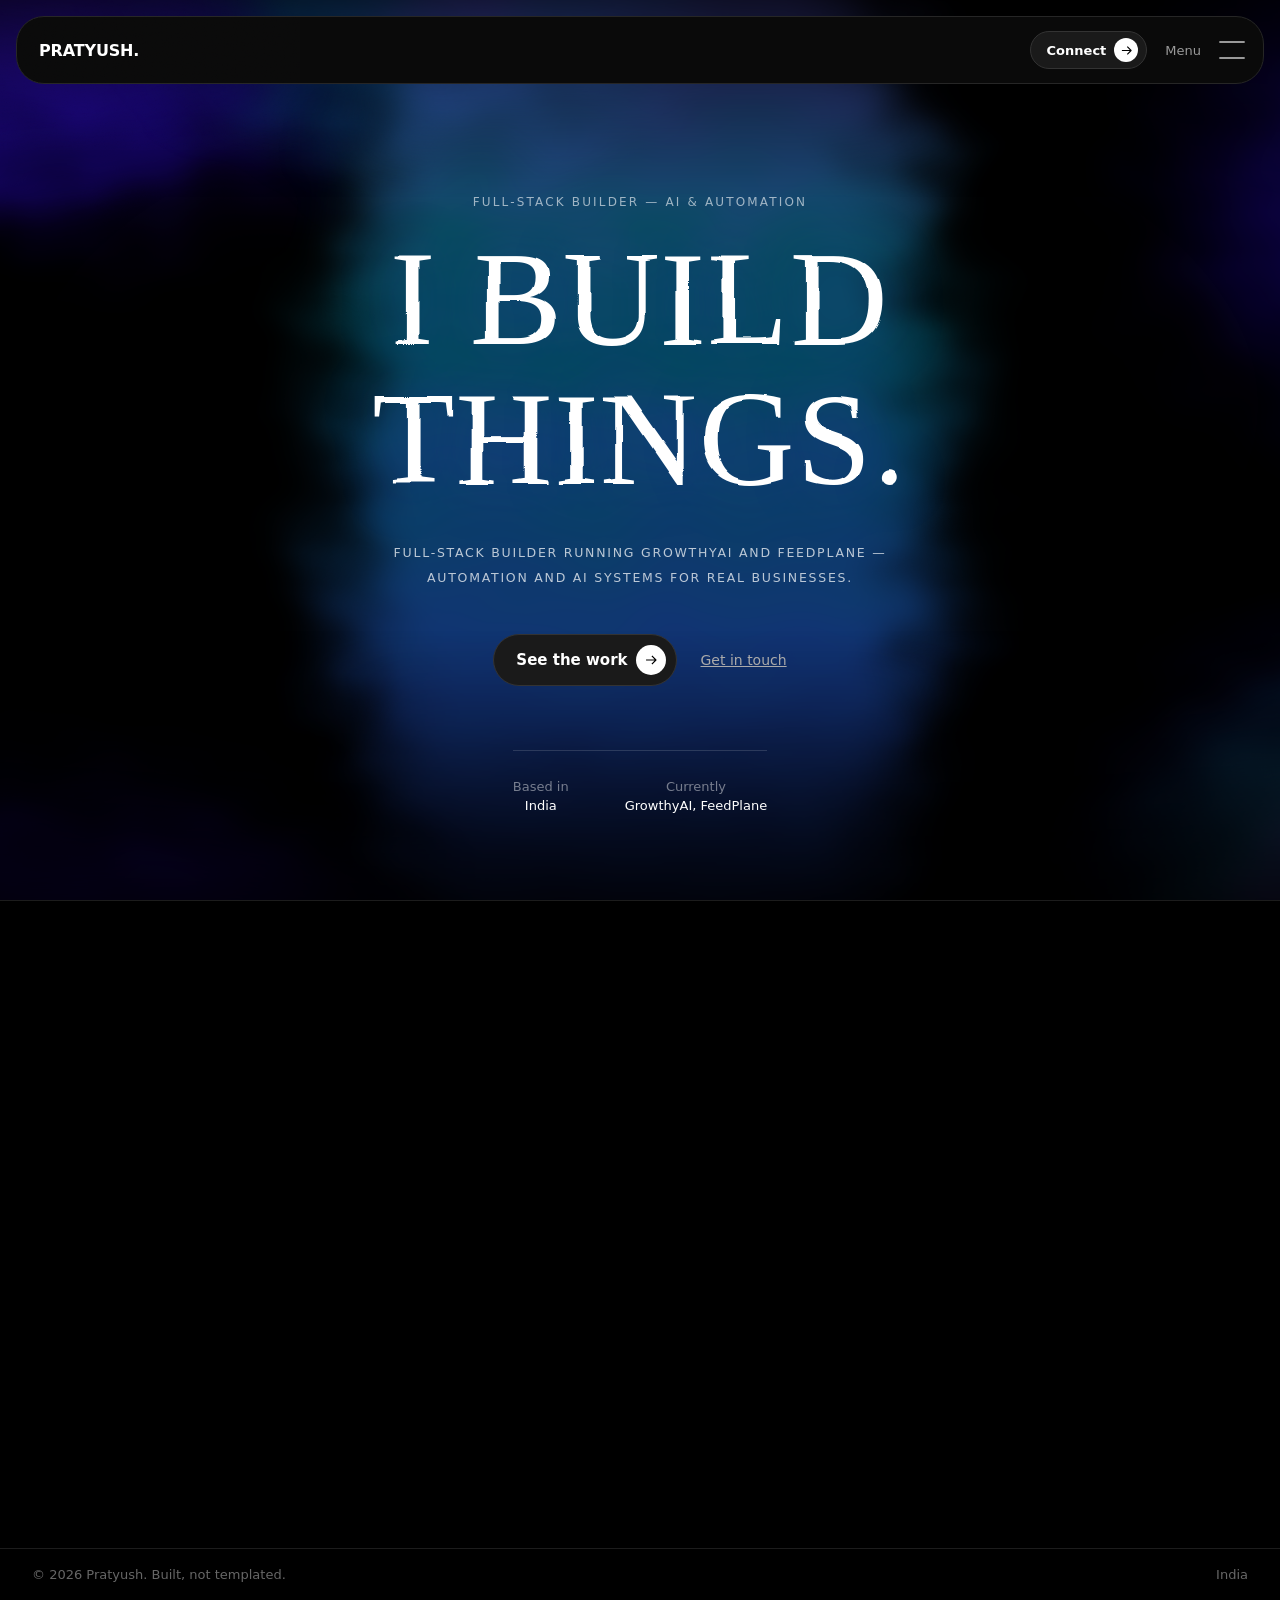
==== index.html @ f34da9c7 "Rename to index.html for Vercel static serving" ====
<!DOCTYPE html>
<html lang="en">
<head>
<meta charset="UTF-8">
<meta name="viewport" content="width=device-width, initial-scale=1.0">
<title>Pratyush</title>
<link rel="preconnect" href="https://fonts.googleapis.com">
<link rel="preconnect" href="https://fonts.gstatic.com" crossorigin>
<link href="https://fonts.googleapis.com/css2?family=Plus+Jakarta+Sans:wght@500;600;700;800&family=Inter:wght@400;500;600;700&family=Inter+Tight:wght@400;500;600;700&display=swap" rel="stylesheet">
<style>
  * { margin: 0; padding: 0; box-sizing: border-box; }
  html, body { height: 100%; background: #000; color: #fff; }
  body { font-family: -apple-system, BlinkMacSystemFont, 'Segoe UI', system-ui, sans-serif; overflow-x: hidden; }
  .grain { position: fixed; inset: 0; pointer-events: none; opacity: 0.05; mix-blend-mode: overlay; z-index: 5; }

  .hero { position: relative; min-height: 100vh; display: flex; flex-direction: column; isolation: isolate; background: #000; overflow: hidden; }

  /* fluid bg */
  .fluid-bg { position: absolute; inset: 0; z-index: 0; background: #000; overflow: hidden; pointer-events: none; }
  .fluid-inner { position: absolute; inset: -18%; filter: url(#fluidWarp); }
  .fluid-blob { position: absolute; border-radius: 50%; filter: blur(46px); will-change: transform; }
  .fb1 { width: 60%; height: 55%; left: -14%; top: -16%; background: radial-gradient(closest-side, #4316f2 0%, #2307b4 45%, rgba(20,4,120,0) 72%); animation: drift1 28s ease-in-out infinite alternate; }
  .fb2 { width: 46%; height: 42%; left: 16%; top: -12%; background: radial-gradient(closest-side, #7c3aed 0%, #0284c7 42%, rgba(6,182,212,0.25) 60%, rgba(30,6,160,0) 78%); animation: drift2 24s ease-in-out infinite alternate; }
  .fb3 { width: 34%; height: 110%; left: 33%; top: -5%; background: linear-gradient(180deg, rgba(124,58,237,0.85), rgba(6,182,212,0.42) 38%, rgba(37,99,235,0.5) 68%, rgba(20,4,110,0.35)); filter: blur(38px); animation: drift3 30s ease-in-out infinite alternate; }
  .fb4 { width: 40%; height: 70%; right: -14%; top: -10%; background: radial-gradient(closest-side, rgba(30,8,150,0.9), rgba(12,3,80,0.5) 55%, transparent 75%); animation: drift2 32s ease-in-out infinite alternate-reverse; }
  .fb5 { width: 55%; height: 50%; left: -10%; bottom: -22%; background: radial-gradient(closest-side, #2a0bb8 0%, #12045e 55%, transparent 78%); animation: drift1 26s ease-in-out infinite alternate-reverse; }
  .fb6 { width: 36%; height: 60%; right: -8%; bottom: -20%; background: radial-gradient(closest-side, rgba(124,58,237,0.8), rgba(6,182,212,0.35) 48%, rgba(25,6,140,0.3) 68%, transparent 80%); animation: drift3 22s ease-in-out infinite alternate-reverse; }
  @keyframes drift1 { from { transform: translate(0,0) scale(1); } to { transform: translate(6%,4%) scale(1.12); } }
  @keyframes drift2 { from { transform: translate(0,0) scale(1.05); } to { transform: translate(-5%,6%) scale(0.95); } }
  @keyframes drift3 { from { transform: translateX(0); } to { transform: translateX(4%); } }
  .fluid-shade { position: absolute; inset: 0; background: radial-gradient(120% 90% at 50% 45%, transparent 40%, rgba(0,0,0,0.55) 100%), linear-gradient(180deg, rgba(0,0,0,0.72) 0%, transparent 22%, transparent 70%, rgba(0,0,0,0.8) 100%); }

  /* nav */
  .nav-wrap { position: sticky; top: 16px; z-index: 20; margin: 16px 16px 0; }
  nav { background: #0a0a0a; border: 1px solid #262626; border-radius: 28px; overflow: hidden; transition: border-radius 0.4s ease; }
  nav.open { border-radius: 22px; }
  .nav-top { display: flex; justify-content: space-between; align-items: center; padding: 14px 18px 14px 22px; }
  .wordmark { font-size: 16px; font-weight: 800; letter-spacing: -0.01em; }
  .nav-right { display: flex; align-items: center; gap: 18px; }
  .pill-btn { position: relative; display: inline-flex; align-items: center; gap: 8px; background: #1a1a1a; border: 1px solid #333; border-radius: 100px; padding: 6px 8px 6px 16px; font-size: 13px; font-weight: 600; color: #fff; text-decoration: none; overflow: hidden; z-index: 0; transition: color 0.4s ease, border-color 0.3s ease; }
  .pill-btn::before { content: ''; position: absolute; inset: 0; background: #fff; transform: scaleX(0); transform-origin: left center; transition: transform 0.45s cubic-bezier(0.65,0,0.35,1); z-index: -1; }
  .pill-btn:hover { color: #000; border-color: #555; }
  .pill-btn:hover::before { transform: scaleX(1); }
  .pill-btn .arrow { width: 24px; height: 24px; border-radius: 50%; background: #fff; display: flex; align-items: center; justify-content: center; flex-shrink: 0; transition: background 0.4s ease; }
  .pill-btn .arrow svg { width: 13px; height: 13px; }
  .pill-btn .arrow svg path { stroke: #000; transition: stroke 0.4s ease; }
  .pill-btn:hover .arrow { background: #000; }
  .pill-btn:hover .arrow svg path { stroke: #fff; }
  .menu-label { font-size: 13px; color: #999; user-select: none; }
  .menu-label .close-text { display: none; }
  nav.open .menu-label .open-text { display: none; }
  nav.open .menu-label .close-text { display: inline; }
  .menu-btn { position: relative; width: 26px; height: 18px; background: none; border: none; cursor: pointer; padding: 0; }
  .menu-btn .bar { position: absolute; left: 0; width: 100%; height: 2px; background: #999; border-radius: 50% / 500%; transition: transform 0.35s cubic-bezier(0.65,0,0.35,1), top 0.35s ease, background 0.35s ease; }
  .menu-btn .bar.top { top: 0; } .menu-btn .bar.bottom { top: 16px; }
  .menu-btn:hover .bar { background: #fff; }
  .menu-btn.open .bar.top { top: 8px; transform: rotate(45deg); background: #fff; }
  .menu-btn.open .bar.bottom { top: 8px; transform: rotate(-45deg); background: #fff; }
  .menu-panel { max-height: 0; overflow: hidden; transition: max-height 0.5s cubic-bezier(0.65,0,0.35,1); }
  nav.open .menu-panel { max-height: 420px; }
  .menu-list { list-style: none; display: flex; flex-direction: column; padding: 8px 22px 20px; }
  .menu-list li { overflow: hidden; }
  .menu-list a { display: inline-flex; align-items: center; gap: 14px; font-size: 26px; font-weight: 700; letter-spacing: -0.03em; color: #fff; text-decoration: none; padding: 8px 0; transform: translateY(100%); opacity: 0; }
  nav.open .menu-list a { animation: rise-in 0.5s cubic-bezier(0.2,0.7,0.2,1) forwards; }
  nav.open .menu-list li:nth-child(1) a { animation-delay: 0.08s; }
  nav.open .menu-list li:nth-child(2) a { animation-delay: 0.14s; }
  nav.open .menu-list li:nth-child(3) a { animation-delay: 0.20s; }
  nav.open .menu-list li:nth-child(4) a { animation-delay: 0.26s; }
  @keyframes rise-in { to { transform: translateY(0); opacity: 1; } }
  .menu-hr { height: 1px; background: rgba(255,255,255,0.08); margin: 0 22px; }
  .menu-foot { display: flex; justify-content: space-between; padding: 14px 22px 18px; font-size: 12px; color: #666; }

  /* hero centered */
  .body-grid { position: relative; z-index: 2; flex: 1; display: flex; }
  main { padding: 64px 48px; display: flex; flex-direction: column; justify-content: center; width: 100%; align-items: center; text-align: center; padding: 96px 24px 72px; }
  .eyebrow { font-size: 13px; color: #777; margin-bottom: 20px; color: rgba(255,255,255,0.6); font-size: 12px; letter-spacing: 0.18em; text-transform: uppercase; }
  h1 { font-family: Georgia, 'Times New Roman', serif; font-weight: 400; font-size: clamp(54px, 10.5vw, 148px); line-height: 1.04; letter-spacing: 0.01em; max-width: 1200px; color: #fff; text-shadow: 0 0 60px rgba(90,40,255,0.35); text-transform: uppercase; }
  h1 .warp { filter: url(#heroWarp); }
  p.desc { margin-top: 32px; font-size: 17px; line-height: 1.6; color: #aaa; text-align: center; margin-left: auto; margin-right: auto; max-width: 600px; text-transform: uppercase; font-size: 12.5px; letter-spacing: 0.14em; line-height: 2; color: rgba(255,255,255,0.72); }
  .actions { margin-top: 44px; display: flex; align-items: center; gap: 24px; justify-content: center; }
  .actions .pill-btn { font-size: 15px; padding: 10px 10px 10px 22px; }
  .actions .pill-btn .arrow { width: 30px; height: 30px; }
  .actions .pill-btn .arrow svg { width: 14px; height: 14px; }
  .link { font-size: 14px; color: #aaa; text-decoration: underline; }
  .link:hover { color: #fff; }
  .meta-row { margin-top: 64px; padding-top: 28px; border-top: 1px solid rgba(255,255,255,0.14); display: flex; gap: 56px; font-size: 13px; color: #999; max-width: none; justify-content: center; text-align: center; }
  .meta-row .row { display: flex; flex-direction: column; gap: 4px; align-items: center; }
  .meta-row .label { color: rgba(255,255,255,0.45); }
  .meta-row .value { color: #fff; }

  /* coming soon */
  .coming-soon { position: relative; z-index: 2; min-height: 72vh; display: flex; flex-direction: column; align-items: center; justify-content: center; text-align: center; padding: 96px 24px; border-top: 1px solid #1c1c1c; background: #000; }
  .coming-soon .small { font-size: 12px; letter-spacing: 0.22em; text-transform: uppercase; color: rgba(255,255,255,0.5); margin-bottom: 18px; }
  .coming-soon h2 { font-family: Georgia, 'Times New Roman', serif; font-weight: 400; text-transform: uppercase; font-size: clamp(48px, 9vw, 120px); line-height: 1.02; letter-spacing: 0.01em; color: #fff; text-shadow: 0 0 60px rgba(90,40,255,0.3); }
  .coming-soon p { margin-top: 22px; font-size: 12.5px; letter-spacing: 0.14em; text-transform: uppercase; line-height: 2; color: rgba(255,255,255,0.55); max-width: 520px; }
  .coming-soon .dots { margin-top: 28px; display: flex; gap: 8px; }
  .coming-soon .dots span { width: 6px; height: 6px; border-radius: 50%; background: #333; animation: blink 1.6s infinite; }
  .coming-soon .dots span:nth-child(2) { animation-delay: 0.2s; }
  .coming-soon .dots span:nth-child(3) { animation-delay: 0.4s; }
  @keyframes blink { 0%,100% { opacity: 0.25; } 50% { opacity: 1; background: #fff; } }

  .final-footer { padding: 18px 32px; display: flex; justify-content: space-between; font-size: 13px; color: #666; border-top: 1px solid #1c1c1c; position: relative; z-index: 2; }

  .reveal { opacity: 0; filter: blur(14px); transform: translateY(10px); animation: unblur 0.9s cubic-bezier(0.2,0.7,0.2,1) forwards; }
  .eyebrow.reveal { animation-delay: 0.15s; }
  h1.reveal { animation-delay: 0.28s; }
  p.desc.reveal { animation-delay: 0.45s; }
  .actions.reveal { animation-delay: 0.58s; }
  .meta-row.reveal { animation-delay: 0.7s; }
  @keyframes unblur { to { opacity: 1; filter: blur(0); transform: translateY(0); } }

  .scroll-reveal { opacity: 0; filter: blur(10px); transform: translateY(18px); transition: opacity 0.8s cubic-bezier(0.2,0.7,0.2,1), filter 0.8s cubic-bezier(0.2,0.7,0.2,1), transform 0.8s cubic-bezier(0.2,0.7,0.2,1); }
  .scroll-reveal.in-view { opacity: 1; filter: blur(0); transform: translateY(0); }

  :focus-visible { outline: 1px solid #fff; outline-offset: 2px; }

  .cursor-arrow { position: fixed; left: 0; top: 0; width: 28px; height: 36px; z-index: 100000; pointer-events: none; opacity: 0; will-change: transform; transform: translate3d(-100px,-100px,0); }
  .cursor-icon { display: block; width: 100%; height: 100%; overflow: visible; transform-origin: 3.5px 3.5px; transition: transform 0.16s cubic-bezier(0.2,0.8,0.25,1); filter: drop-shadow(0 2px 7px rgba(0,0,0,0.65)); }
  .cursor-arrow.is-hover .cursor-icon { transform: scale(1.6); }
  .cursor-arrow.is-down .cursor-icon { transform: scale(0.72); }
  @media (pointer: fine) { body.cursor-custom, body.cursor-custom * { cursor: none !important; } }
  @media (pointer: coarse) { .cursor-arrow { display: none !important; } }

  @media (max-width: 700px) {
    main { padding: 40px 24px 56px; }
    .meta-row { flex-wrap: wrap; gap: 28px; flex-direction: column; gap: 20px; }
    .final-footer { padding: 20px 24px; flex-direction: column; gap: 8px; }
  }
  @media (prefers-reduced-motion: reduce) {
    .reveal, .scroll-reveal { animation: none; transition: none; opacity: 1; filter: none; transform: none; }
    .fluid-blob { animation: none; } .fluid-inner { filter: none; } h1 .warp { filter: none; }
  }
</style>
</head>
<body>

<div class="cursor-arrow" id="cursorArrow" aria-hidden="true">
  <svg class="cursor-icon" viewBox="0 0 28 36" xmlns="http://www.w3.org/2000/svg">
    <path d="M 3.5 3.5 L 3.5 30.5 L 13 22.5 L 23.5 22.5 Z" fill="#ffffff" stroke="#000000" stroke-width="3.2" stroke-linecap="round" stroke-linejoin="round"/>
  </svg>
</div>

<svg class="grain" xmlns="http://www.w3.org/2000/svg">
  <filter id="n"><feTurbulence type="fractalNoise" baseFrequency="0.9" numOctaves="2" stitchTiles="stitch"/></filter>
  <rect width="100%" height="100%" filter="url(#n)"/>
</svg>

<div class="hero">
  <svg width="0" height="0" style="position:absolute" aria-hidden="true">
    <defs>
      <filter id="fluidWarp" x="-20%" y="-20%" width="140%" height="140%" color-interpolation-filters="sRGB">
        <feTurbulence type="fractalNoise" baseFrequency="0.008 0.012" numOctaves="2" seed="7" result="n">
          <animate attributeName="seed" from="1" to="60" dur="28s" repeatCount="indefinite"/>
        </feTurbulence>
        <feDisplacementMap in="SourceGraphic" in2="n" scale="90" xChannelSelector="R" yChannelSelector="G"/>
      </filter>
      <filter id="heroWarp" x="-10%" y="-10%" width="120%" height="120%" color-interpolation-filters="sRGB">
        <feTurbulence type="fractalNoise" baseFrequency="0.012" numOctaves="2" seed="3" result="n">
          <animate attributeName="seed" from="1" to="50" dur="14s" repeatCount="indefinite"/>
        </feTurbulence>
        <feDisplacementMap in="SourceGraphic" in2="n" scale="7" xChannelSelector="R" yChannelSelector="G"/>
      </filter>
    </defs>
  </svg>
  <div class="fluid-bg" aria-hidden="true">
    <div class="fluid-inner">
      <div class="fluid-blob fb1"></div>
      <div class="fluid-blob fb2"></div>
      <div class="fluid-blob fb3"></div>
      <div class="fluid-blob fb4"></div>
      <div class="fluid-blob fb5"></div>
      <div class="fluid-blob fb6"></div>
    </div>
    <div class="fluid-shade"></div>
  </div>

  <div class="nav-wrap reveal">
    <nav id="nav">
      <div class="nav-top">
        <span class="wordmark">PRATYUSH.</span>
        <div class="nav-right">
          <a href="#coming-soon" class="pill-btn">
            Connect
            <span class="arrow">
              <svg viewBox="0 0 24 24" fill="none" xmlns="http://www.w3.org/2000/svg">
                <path stroke-linejoin="round" stroke="#000" d="M13.5 5L20.5 12L13.5 19M3.5 12L20 12" stroke-width="2"/>
              </svg>
            </span>
          </a>
          <span class="menu-label"><span class="open-text">Menu</span><span class="close-text">Close</span></span>
          <button class="menu-btn" id="menuBtn" aria-label="Open menu" aria-expanded="false">
            <span class="bar top"></span>
            <span class="bar bottom"></span>
          </button>
        </div>
      </div>
      <div class="menu-panel">
        <ul class="menu-list">
          <li><a href="#home">Home</a></li>
          <li><a href="#coming-soon">Work</a></li>
          <li><a href="#coming-soon">About</a></li>
          <li><a href="#coming-soon">Contact</a></li>
        </ul>
        <div class="menu-hr"></div>
        <div class="menu-foot">
          <span>&#169; 2026 Pratyush</span>
          <span>India</span>
        </div>
      </div>
    </nav>
  </div>

  <div class="body-grid" id="home">
    <main>
      <div class="eyebrow reveal">Full-stack builder — AI &amp; automation</div>
      <h1 class="reveal"><span class="warp">I build<br>things.</span></h1>
      <p class="desc reveal">Full-stack builder running GrowthyAI and FeedPlane — automation and AI systems for real businesses.</p>
      <div class="actions reveal">
        <a href="#coming-soon" class="pill-btn">
          See the work
          <span class="arrow">
            <svg viewBox="0 0 24 24" fill="none" xmlns="http://www.w3.org/2000/svg">
              <path stroke-linejoin="round" stroke="#000" d="M13.5 5L20.5 12L13.5 19M3.5 12L20 12" stroke-width="2"/>
            </svg>
          </span>
        </a>
        <a href="#coming-soon" class="link">Get in touch</a>
      </div>

      <div class="meta-row reveal">
        <div class="row">
          <span class="label">Based in</span>
          <span class="value">India</span>
        </div>
        <div class="row">
          <span class="label">Currently</span>
          <span class="value">GrowthyAI, FeedPlane</span>
        </div>
      </div>
    </main>
  </div>
</div>

<section class="coming-soon" id="coming-soon">
  <h2 class="scroll-reveal">Coming<br>Soon.</h2>
  <p class="scroll-reveal">Work, About & Contact dropping soon.</p>
  <div class="dots scroll-reveal"><span></span><span></span><span></span></div>
</section>

<div class="final-footer">
  <span>&#169; 2026 Pratyush. Built, not templated.</span>
  <span>India</span>
</div>

<script>
  const revealEls = document.querySelectorAll('.scroll-reveal');
  const observer = new IntersectionObserver((entries) => {
    entries.forEach((entry, i) => {
      if (entry.isIntersecting) {
        setTimeout(() => entry.target.classList.add('in-view'), i * 90);
        observer.unobserve(entry.target);
      }
    });
  }, { threshold: 0.15, rootMargin: '0px 0px -60px 0px' });
  revealEls.forEach(el => observer.observe(el));

  const menuBtn = document.getElementById('menuBtn');
  const nav = document.getElementById('nav');
  menuBtn && menuBtn.addEventListener('click', () => {
    const isOpen = nav.classList.toggle('open');
    menuBtn.classList.toggle('open', isOpen);
    menuBtn.setAttribute('aria-expanded', isOpen);
  });
  document.querySelectorAll('.menu-list a').forEach(a => {
    a.addEventListener('click', () => {
      nav.classList.remove('open');
      menuBtn.classList.remove('open');
      menuBtn.setAttribute('aria-expanded', 'false');
    });
  });

  (() => {
    if (window.matchMedia('(pointer: coarse)').matches) return;
    const cur = document.getElementById('cursorArrow');
    if (!cur) return;
    document.body.classList.add('cursor-custom');
    window.addEventListener('pointermove', (e) => {
      cur.style.opacity = '1';
      cur.style.transform = `translate3d(${e.clientX - 3.5}px, ${e.clientY - 3.5}px, 0)`;
    }, { passive: true });
    document.addEventListener('pointerover', (e) => {
      const isInteractive = !!e.target.closest('a, button, input, textarea, select, [role="button"], .pill-btn, .menu-btn, .menu-list a');
      cur.classList.toggle('is-hover', isInteractive);
    });
    window.addEventListener('pointerdown', () => cur.classList.add('is-down'));
    window.addEventListener('pointerup', () => cur.classList.remove('is-down'));
    window.addEventListener('pointercancel', () => cur.classList.remove('is-down'));
    document.documentElement.addEventListener('mouseleave', () => {
      cur.style.opacity = '0';
      cur.classList.remove('is-hover', 'is-down');
    });
    document.documentElement.addEventListener('mouseenter', () => { cur.style.opacity = '1'; });
  })();
</script>

</body>
</html>
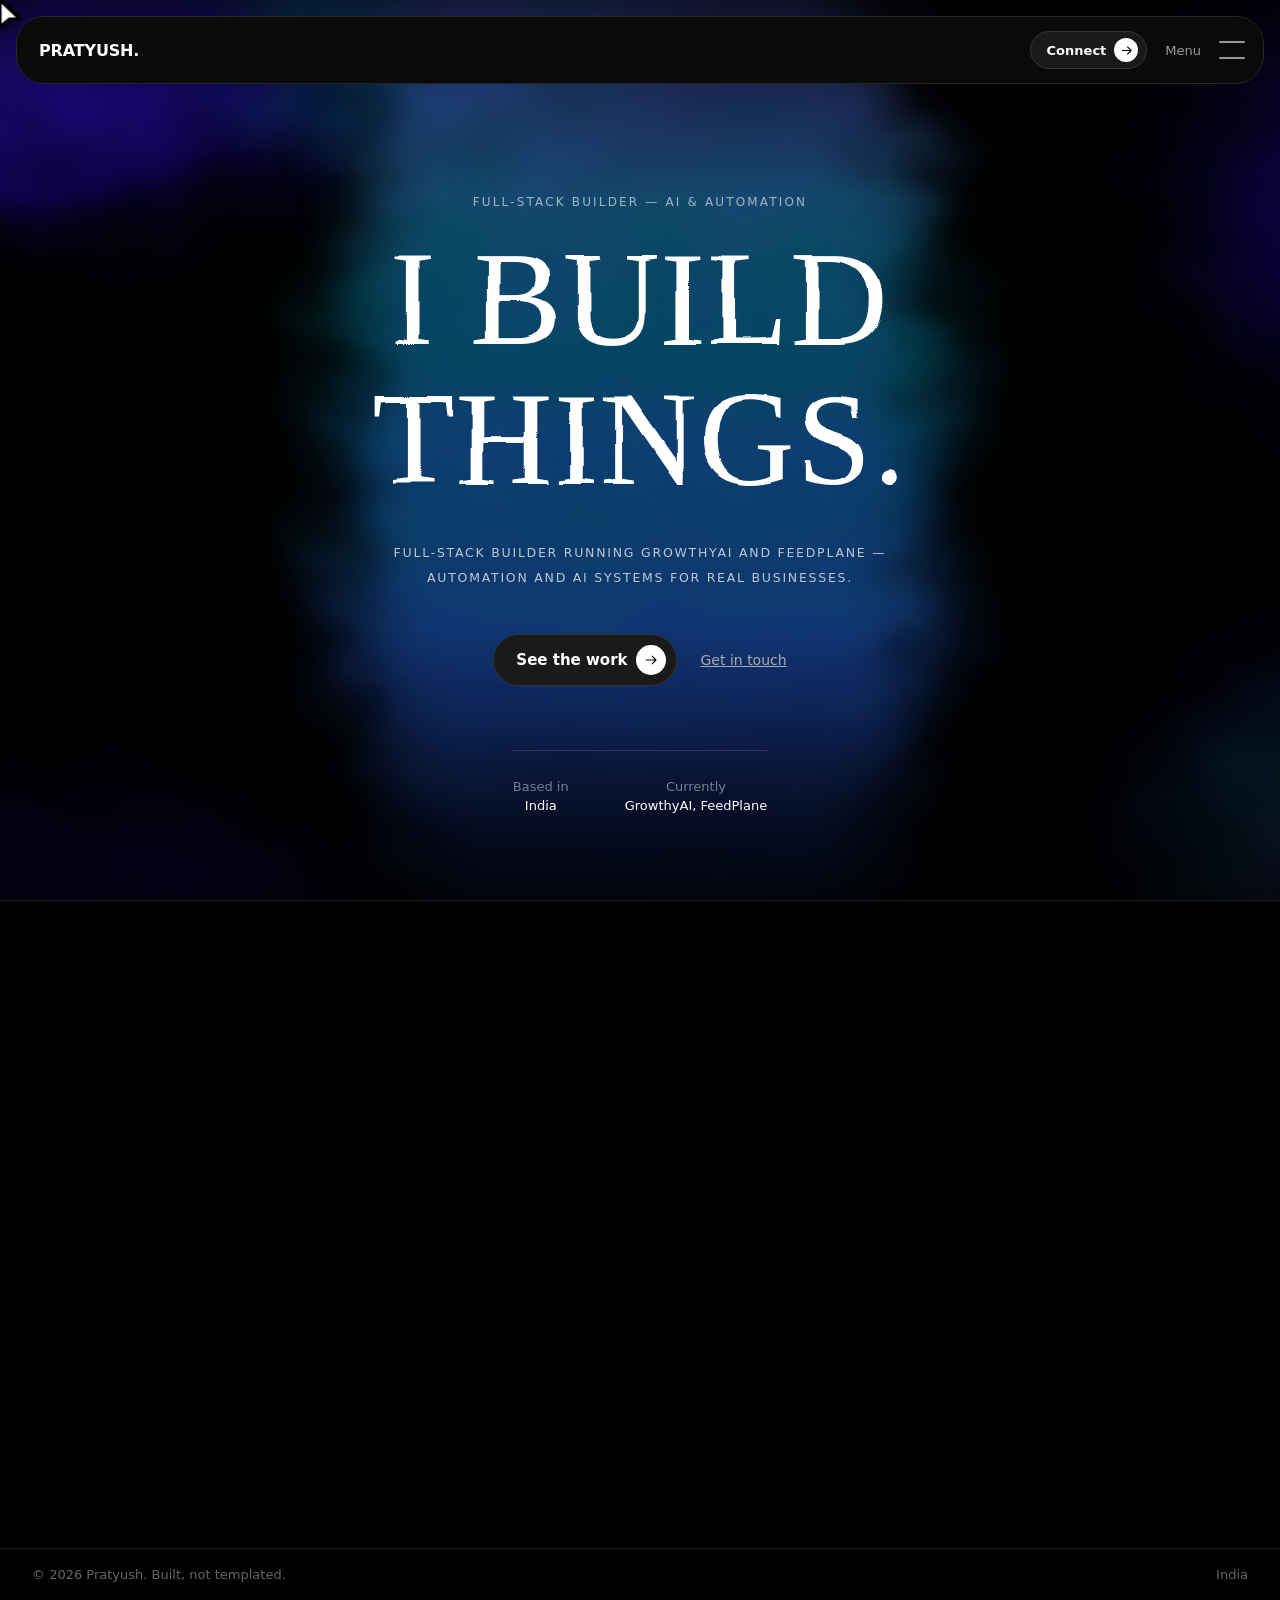
==== commit dcff2ecf: "Coming soon: cursor-reactive particles, scramble-decode heading, build progress bar" ====
--- a/index.html
+++ b/index.html
@@ -89,15 +89,19 @@
   .meta-row .value { color: #fff; }
 
   /* coming soon */
-  .coming-soon { position: relative; z-index: 2; min-height: 72vh; display: flex; flex-direction: column; align-items: center; justify-content: center; text-align: center; padding: 96px 24px; border-top: 1px solid #1c1c1c; background: #000; }
-  .coming-soon .small { font-size: 12px; letter-spacing: 0.22em; text-transform: uppercase; color: rgba(255,255,255,0.5); margin-bottom: 18px; }
+  .coming-soon { position: relative; z-index: 2; min-height: 72vh; display: flex; flex-direction: column; align-items: center; justify-content: center; text-align: center; padding: 96px 24px; border-top: 1px solid #1c1c1c; background: #000; overflow: hidden; }
+  .cs-particles { position: absolute; inset: 0; z-index: 0; pointer-events: none; }
+  .cs-inner { position: relative; z-index: 1; display: flex; flex-direction: column; align-items: center; }
   .coming-soon h2 { font-family: Georgia, 'Times New Roman', serif; font-weight: 400; text-transform: uppercase; font-size: clamp(48px, 9vw, 120px); line-height: 1.02; letter-spacing: 0.01em; color: #fff; text-shadow: 0 0 60px rgba(90,40,255,0.3); }
+  .coming-soon h2 .sc { display: inline-block; }
   .coming-soon p { margin-top: 22px; font-size: 12.5px; letter-spacing: 0.14em; text-transform: uppercase; line-height: 2; color: rgba(255,255,255,0.55); max-width: 520px; }
-  .coming-soon .dots { margin-top: 28px; display: flex; gap: 8px; }
-  .coming-soon .dots span { width: 6px; height: 6px; border-radius: 50%; background: #333; animation: blink 1.6s infinite; }
-  .coming-soon .dots span:nth-child(2) { animation-delay: 0.2s; }
-  .coming-soon .dots span:nth-child(3) { animation-delay: 0.4s; }
-  @keyframes blink { 0%,100% { opacity: 0.25; } 50% { opacity: 1; background: #fff; } }
+
+  /* build progress — modern alternative to a countdown */
+  .progress { margin-top: 36px; width: min(320px, 78vw); }
+  .progress-label { display: flex; justify-content: space-between; font-family: ui-monospace, 'SF Mono', Menlo, Consolas, monospace; font-size: 11px; letter-spacing: 0.18em; text-transform: uppercase; color: rgba(255,255,255,0.45); margin-bottom: 10px; }
+  .progress-label .pct { color: #fff; }
+  .progress-track { height: 2px; background: rgba(255,255,255,0.12); border-radius: 3px; overflow: hidden; }
+  .progress-fill { height: 100%; width: 0%; background: linear-gradient(90deg, #7c3aed, #06b6d4); border-radius: 3px; box-shadow: 0 0 12px rgba(124,58,237,0.85); transition: width 0.1s linear; }
 
   .final-footer { padding: 18px 32px; display: flex; justify-content: space-between; font-size: 13px; color: #666; border-top: 1px solid #1c1c1c; position: relative; z-index: 2; }
 
@@ -242,9 +246,15 @@
 </div>
 
 <section class="coming-soon" id="coming-soon">
-  <h2 class="scroll-reveal">Coming<br>Soon.</h2>
-  <p class="scroll-reveal">Work, About & Contact dropping soon.</p>
-  <div class="dots scroll-reveal"><span></span><span></span><span></span></div>
+  <canvas class="cs-particles" id="csParticles" aria-hidden="true"></canvas>
+  <div class="cs-inner">
+    <h2 class="scroll-reveal"><span class="sc" data-text="Coming">Coming</span><br><span class="sc" data-text="Soon.">Soon.</span></h2>
+    <p class="scroll-reveal">Work, About &amp; Contact dropping soon.</p>
+    <div class="progress scroll-reveal">
+      <div class="progress-label"><span>Building</span><span class="pct" id="csPct">0%</span></div>
+      <div class="progress-track"><div class="progress-fill" id="csFill"></div></div>
+    </div>
+  </div>
 </section>
 
 <div class="final-footer">
@@ -301,6 +311,149 @@
     });
     document.documentElement.addEventListener('mouseenter', () => { cur.style.opacity = '1'; });
   })();
+
+  // ===== COMING SOON: scramble text + build progress + cursor-reactive particles =====
+  (() => {
+    const reduce = window.matchMedia('(prefers-reduced-motion: reduce)').matches;
+    const section = document.getElementById('coming-soon');
+
+    // --- scramble-decode ---
+    const CHARS = 'ABCDEFGHIJKLMNOPQRSTUVWXYZ0123456789#%&*+=';
+    function scramble(el, finalText, duration) {
+      const len = finalText.length;
+      const start = performance.now();
+      function frame(now) {
+        const p = Math.min(1, (now - start) / duration);
+        const resolved = Math.floor(p * p * len); // ease-in: resolves faster at the end
+        let out = finalText.slice(0, resolved);
+        for (let i = resolved; i < len; i++) {
+          const c = finalText[i];
+          out += (c === ' ') ? ' ' : CHARS[(Math.random() * CHARS.length) | 0];
+        }
+        el.textContent = out;
+        if (p < 1) requestAnimationFrame(frame);
+        else el.textContent = finalText;
+      }
+      requestAnimationFrame(frame);
+    }
+
+    // --- build progress (0 -> 67%) ---
+    function animateProgress() {
+      const fill = document.getElementById('csFill');
+      const pct = document.getElementById('csPct');
+      if (!fill || !pct) return;
+      const target = 67, dur = 1600, t0 = performance.now();
+      if (reduce) { fill.style.width = target + '%'; pct.textContent = target + '%'; return; }
+      function step(now) {
+        const p = Math.min(1, (now - t0) / dur);
+        const eased = 1 - Math.pow(1 - p, 3);
+        const v = Math.round(eased * target);
+        fill.style.width = v + '%';
+        pct.textContent = v + '%';
+        if (p < 1) requestAnimationFrame(step);
+      }
+      requestAnimationFrame(step);
+    }
+
+    // --- trigger both once the section is on screen ---
+    if (section) {
+      let fired = false;
+      const trig = new IntersectionObserver((entries) => {
+        entries.forEach(e => {
+          if (e.isIntersecting && !fired) {
+            fired = true;
+            if (!reduce) {
+              document.querySelectorAll('.coming-soon .sc').forEach(el =>
+                scramble(el, el.dataset.text, 1100));
+            }
+            animateProgress();
+            trig.disconnect();
+          }
+        });
+      }, { threshold: 0.3 });
+      trig.observe(section);
+    }
+
+    // --- cursor-reactive particle field ---
+    const canvas = document.getElementById('csParticles');
+    if (!canvas || !section || reduce) return;
+    const ctx = canvas.getContext('2d');
+    if (!ctx) return;
+    const dpr = Math.min(window.devicePixelRatio || 1, 2);
+    const mouse = { x: -9999, y: -9999, inside: false };
+    let w = 0, h = 0, parts = [], running = false;
+    const TINTS = ['255,255,255', '124,58,237', '6,182,212']; // white, violet, cyan
+
+    function make() {
+      const t = Math.random() < 0.68 ? 0 : (Math.random() < 0.5 ? 1 : 2);
+      return {
+        x: Math.random() * w, y: Math.random() * h,
+        vx: (Math.random() - 0.5) * 0.3, vy: (Math.random() - 0.5) * 0.3,
+        r: Math.random() * 1.5 + 0.6,
+        c: TINTS[t],
+        a: Math.random() * 0.45 + 0.22
+      };
+    }
+    function resize() {
+      const r = section.getBoundingClientRect();
+      w = Math.max(1, r.width); h = Math.max(1, r.height);
+      canvas.width = Math.round(w * dpr); canvas.height = Math.round(h * dpr);
+      canvas.style.width = w + 'px'; canvas.style.height = h + 'px';
+      ctx.setTransform(dpr, 0, 0, dpr, 0, 0);
+      const count = Math.max(40, Math.min(120, Math.round(w * h / 9000)));
+      parts = Array.from({ length: count }, make);
+    }
+
+    window.addEventListener('pointermove', (e) => {
+      const r = section.getBoundingClientRect();
+      mouse.x = e.clientX - r.left;
+      mouse.y = e.clientY - r.top;
+      mouse.inside = e.clientX >= r.left && e.clientX <= r.right &&
+                     e.clientY >= r.top && e.clientY <= r.bottom;
+    }, { passive: true });
+
+    function loop() {
+      if (!running) return;
+      ctx.clearRect(0, 0, w, h);
+      for (const p of parts) {
+        // wander
+        p.vx += (Math.random() - 0.5) * 0.02;
+        p.vy += (Math.random() - 0.5) * 0.02;
+        // repel from cursor within 120px
+        if (mouse.inside) {
+          const dx = p.x - mouse.x, dy = p.y - mouse.y;
+          const d2 = dx * dx + dy * dy;
+          if (d2 < 14400) {
+            const d = Math.sqrt(d2) || 1;
+            const f = (1 - d / 120) * 1.1;
+            p.vx += (dx / d) * f;
+            p.vy += (dy / d) * f;
+          }
+        }
+        p.vx *= 0.95; p.vy *= 0.95;
+        p.x += p.vx; p.y += p.vy;
+        if (p.x < -4) p.x = w + 4; else if (p.x > w + 4) p.x = -4;
+        if (p.y < -4) p.y = h + 4; else if (p.y > h + 4) p.y = -4;
+        ctx.beginPath();
+        ctx.fillStyle = 'rgba(' + p.c + ',' + p.a + ')';
+        ctx.arc(p.x, p.y, p.r, 0, 6.2832);
+        ctx.fill();
+      }
+      requestAnimationFrame(loop);
+    }
+
+    resize();
+    window.addEventListener('resize', resize);
+    new IntersectionObserver((entries) => {
+      entries.forEach(e => {
+        if (e.isIntersecting) {
+          if (!running) { running = true; requestAnimationFrame(loop); }
+        } else {
+          running = false;
+        }
+      });
+    }, { threshold: 0.02 }).observe(section);
+  })();
 </script>
 
 </body>
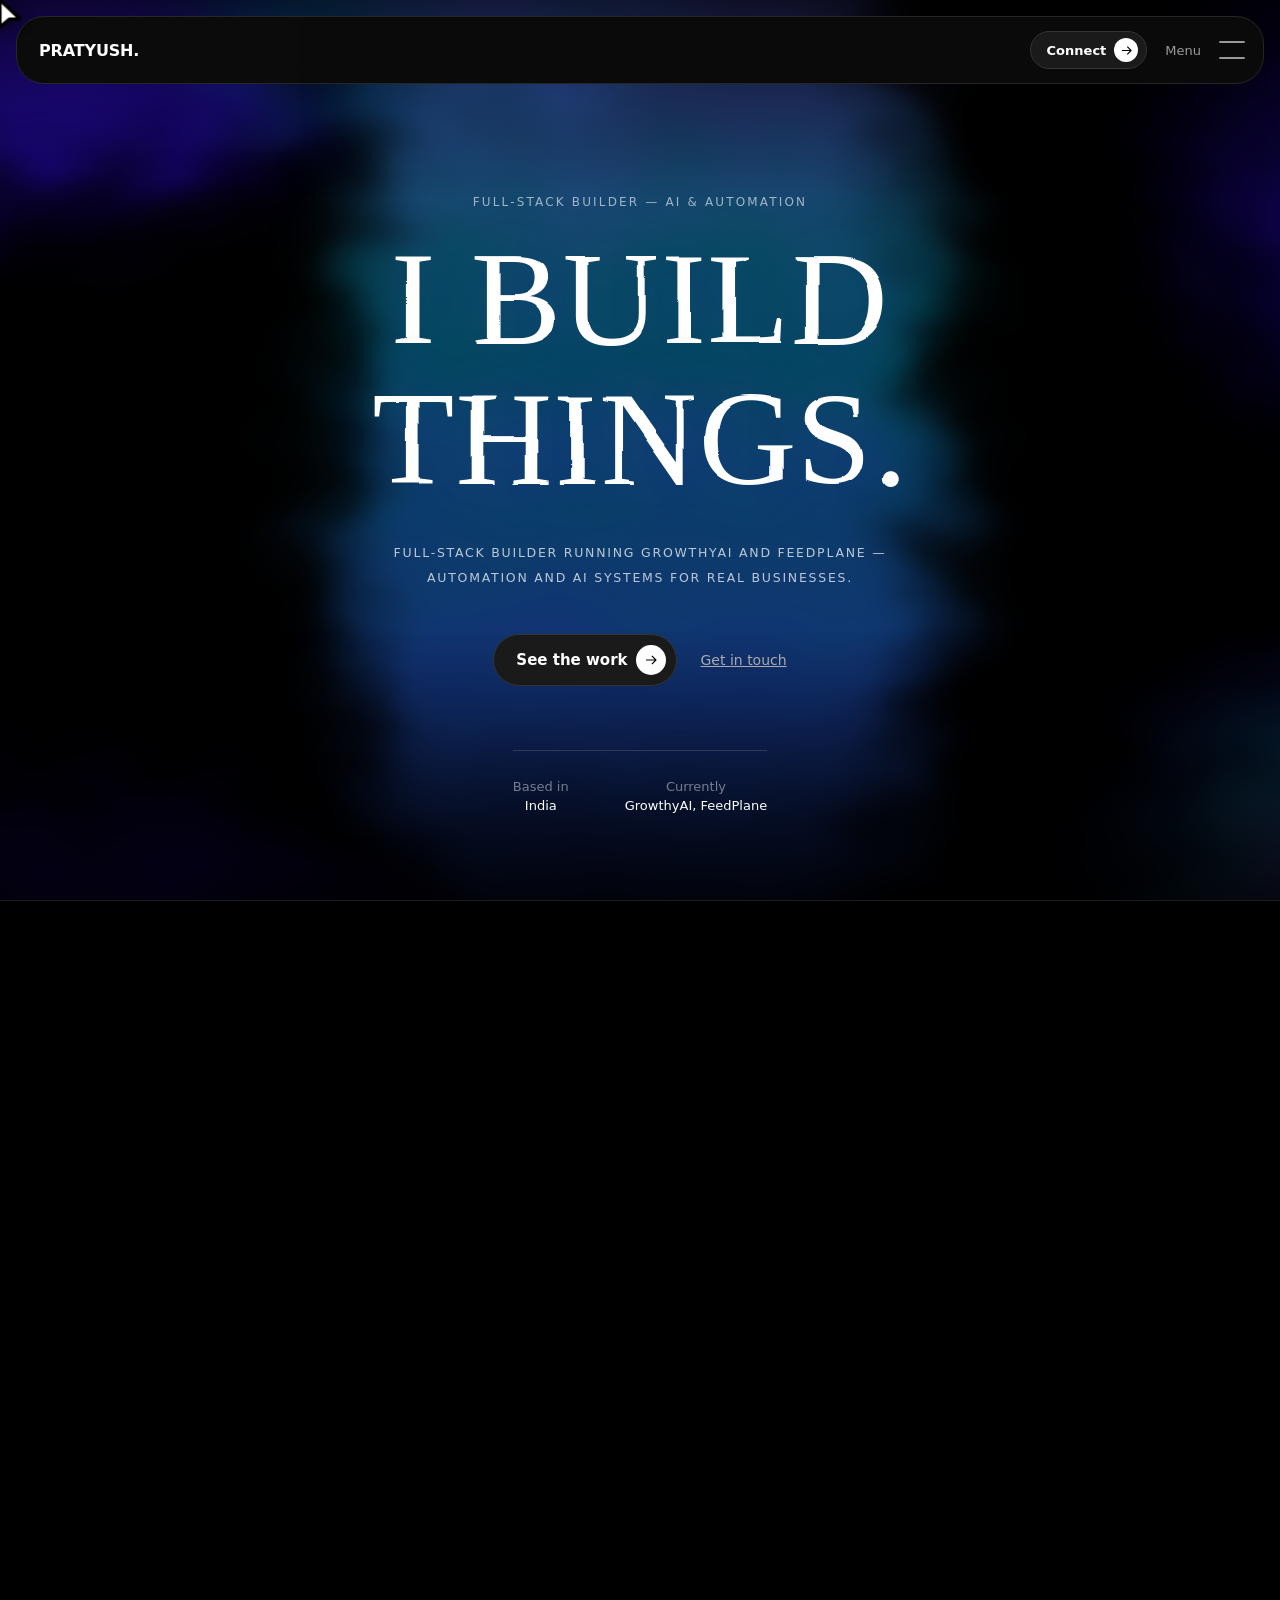
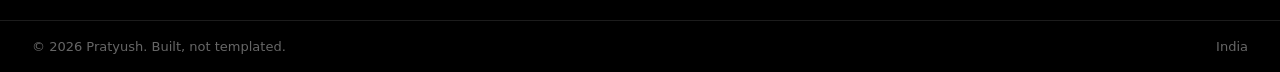
==== commit 284eaf06: "Coming soon: Astra-style luminous spiral galaxy backdrop; drop scramble + progress bar" ====
--- a/index.html
+++ b/index.html
@@ -88,20 +88,13 @@
   .meta-row .label { color: rgba(255,255,255,0.45); }
   .meta-row .value { color: #fff; }
 
-  /* coming soon */
-  .coming-soon { position: relative; z-index: 2; min-height: 72vh; display: flex; flex-direction: column; align-items: center; justify-content: center; text-align: center; padding: 96px 24px; border-top: 1px solid #1c1c1c; background: #000; overflow: hidden; }
-  .cs-particles { position: absolute; inset: 0; z-index: 0; pointer-events: none; }
-  .cs-inner { position: relative; z-index: 1; display: flex; flex-direction: column; align-items: center; }
-  .coming-soon h2 { font-family: Georgia, 'Times New Roman', serif; font-weight: 400; text-transform: uppercase; font-size: clamp(48px, 9vw, 120px); line-height: 1.02; letter-spacing: 0.01em; color: #fff; text-shadow: 0 0 60px rgba(90,40,255,0.3); }
-  .coming-soon h2 .sc { display: inline-block; }
-  .coming-soon p { margin-top: 22px; font-size: 12.5px; letter-spacing: 0.14em; text-transform: uppercase; line-height: 2; color: rgba(255,255,255,0.55); max-width: 520px; }
-
-  /* build progress — modern alternative to a countdown */
-  .progress { margin-top: 36px; width: min(320px, 78vw); }
-  .progress-label { display: flex; justify-content: space-between; font-family: ui-monospace, 'SF Mono', Menlo, Consolas, monospace; font-size: 11px; letter-spacing: 0.18em; text-transform: uppercase; color: rgba(255,255,255,0.45); margin-bottom: 10px; }
-  .progress-label .pct { color: #fff; }
-  .progress-track { height: 2px; background: rgba(255,255,255,0.12); border-radius: 3px; overflow: hidden; }
-  .progress-fill { height: 100%; width: 0%; background: linear-gradient(90deg, #7c3aed, #06b6d4); border-radius: 3px; box-shadow: 0 0 12px rgba(124,58,237,0.85); transition: width 0.1s linear; }
+  /* coming soon — luminous spiral galaxy backdrop */
+  .coming-soon { position: relative; z-index: 2; min-height: 80vh; display: flex; flex-direction: column; align-items: center; justify-content: center; text-align: center; padding: 96px 24px; border-top: 1px solid #1c1c1c; background: #000; overflow: hidden; }
+  .cs-galaxy { position: absolute; inset: 0; z-index: 0; pointer-events: none; }
+  .coming-soon::after { content: ''; position: absolute; inset: 0; z-index: 1; pointer-events: none; background: radial-gradient(130% 95% at 50% 50%, transparent 34%, rgba(0,0,0,0.6) 100%); }
+  .cs-inner { position: relative; z-index: 2; display: flex; flex-direction: column; align-items: center; }
+  .coming-soon h2 { font-family: Georgia, 'Times New Roman', serif; font-weight: 400; text-transform: uppercase; font-size: clamp(48px, 9vw, 120px); line-height: 1.02; letter-spacing: 0.01em; color: #fff; text-shadow: 0 0 60px rgba(90,40,255,0.45), 0 2px 30px rgba(0,0,0,0.85); }
+  .coming-soon p { margin-top: 22px; font-size: 12.5px; letter-spacing: 0.14em; text-transform: uppercase; line-height: 2; color: rgba(255,255,255,0.7); max-width: 520px; text-shadow: 0 1px 16px rgba(0,0,0,0.9); }
 
   .final-footer { padding: 18px 32px; display: flex; justify-content: space-between; font-size: 13px; color: #666; border-top: 1px solid #1c1c1c; position: relative; z-index: 2; }
 
@@ -246,14 +239,10 @@
 </div>
 
 <section class="coming-soon" id="coming-soon">
-  <canvas class="cs-particles" id="csParticles" aria-hidden="true"></canvas>
+  <canvas class="cs-galaxy" id="csGalaxy" aria-hidden="true"></canvas>
   <div class="cs-inner">
-    <h2 class="scroll-reveal"><span class="sc" data-text="Coming">Coming</span><br><span class="sc" data-text="Soon.">Soon.</span></h2>
+    <h2 class="scroll-reveal">Coming<br>Soon.</h2>
     <p class="scroll-reveal">Work, About &amp; Contact dropping soon.</p>
-    <div class="progress scroll-reveal">
-      <div class="progress-label"><span>Building</span><span class="pct" id="csPct">0%</span></div>
-      <div class="progress-track"><div class="progress-fill" id="csFill"></div></div>
-    </div>
   </div>
 </section>
 
@@ -312,142 +301,120 @@
     document.documentElement.addEventListener('mouseenter', () => { cur.style.opacity = '1'; });
   })();
 
-  // ===== COMING SOON: scramble text + build progress + cursor-reactive particles =====
+  // ===== COMING SOON: luminous spiral galaxy (Astra-style particle swirl) =====
   (() => {
-    const reduce = window.matchMedia('(prefers-reduced-motion: reduce)').matches;
     const section = document.getElementById('coming-soon');
-
-    // --- scramble-decode ---
-    const CHARS = 'ABCDEFGHIJKLMNOPQRSTUVWXYZ0123456789#%&*+=';
-    function scramble(el, finalText, duration) {
-      const len = finalText.length;
-      const start = performance.now();
-      function frame(now) {
-        const p = Math.min(1, (now - start) / duration);
-        const resolved = Math.floor(p * p * len); // ease-in: resolves faster at the end
-        let out = finalText.slice(0, resolved);
-        for (let i = resolved; i < len; i++) {
-          const c = finalText[i];
-          out += (c === ' ') ? ' ' : CHARS[(Math.random() * CHARS.length) | 0];
-        }
-        el.textContent = out;
-        if (p < 1) requestAnimationFrame(frame);
-        else el.textContent = finalText;
-      }
-      requestAnimationFrame(frame);
-    }
-
-    // --- build progress (0 -> 67%) ---
-    function animateProgress() {
-      const fill = document.getElementById('csFill');
-      const pct = document.getElementById('csPct');
-      if (!fill || !pct) return;
-      const target = 67, dur = 1600, t0 = performance.now();
-      if (reduce) { fill.style.width = target + '%'; pct.textContent = target + '%'; return; }
-      function step(now) {
-        const p = Math.min(1, (now - t0) / dur);
-        const eased = 1 - Math.pow(1 - p, 3);
-        const v = Math.round(eased * target);
-        fill.style.width = v + '%';
-        pct.textContent = v + '%';
-        if (p < 1) requestAnimationFrame(step);
-      }
-      requestAnimationFrame(step);
-    }
-
-    // --- trigger both once the section is on screen ---
-    if (section) {
-      let fired = false;
-      const trig = new IntersectionObserver((entries) => {
-        entries.forEach(e => {
-          if (e.isIntersecting && !fired) {
-            fired = true;
-            if (!reduce) {
-              document.querySelectorAll('.coming-soon .sc').forEach(el =>
-                scramble(el, el.dataset.text, 1100));
-            }
-            animateProgress();
-            trig.disconnect();
-          }
-        });
-      }, { threshold: 0.3 });
-      trig.observe(section);
-    }
-
-    // --- cursor-reactive particle field ---
-    const canvas = document.getElementById('csParticles');
-    if (!canvas || !section || reduce) return;
+    const canvas = document.getElementById('csGalaxy');
+    if (!section || !canvas) return;
     const ctx = canvas.getContext('2d');
     if (!ctx) return;
+    const reduce = window.matchMedia('(prefers-reduced-motion: reduce)').matches;
     const dpr = Math.min(window.devicePixelRatio || 1, 2);
-    const mouse = { x: -9999, y: -9999, inside: false };
-    let w = 0, h = 0, parts = [], running = false;
-    const TINTS = ['255,255,255', '124,58,237', '6,182,212']; // white, violet, cyan
-
-    function make() {
-      const t = Math.random() < 0.68 ? 0 : (Math.random() < 0.5 ? 1 : 2);
-      return {
-        x: Math.random() * w, y: Math.random() * h,
-        vx: (Math.random() - 0.5) * 0.3, vy: (Math.random() - 0.5) * 0.3,
-        r: Math.random() * 1.5 + 0.6,
-        c: TINTS[t],
-        a: Math.random() * 0.45 + 0.22
-      };
-    }
-    function resize() {
+    const TILT = 0.42; // perspective squash of the galactic disk
+    let w = 0, h = 0, running = false, rot = 0;
+    let stars = [], field = [];
+    const ptr = { x: 0, y: 0, tx: 0, ty: 0 }; // eased parallax
+
+    const rnd = (a, b) => a + Math.random() * (b - a);
+
+    function build() {
       const r = section.getBoundingClientRect();
       w = Math.max(1, r.width); h = Math.max(1, r.height);
       canvas.width = Math.round(w * dpr); canvas.height = Math.round(h * dpr);
       canvas.style.width = w + 'px'; canvas.style.height = h + 'px';
       ctx.setTransform(dpr, 0, 0, dpr, 0, 0);
-      const count = Math.max(40, Math.min(120, Math.round(w * h / 9000)));
-      parts = Array.from({ length: count }, make);
+
+      const R = Math.min(w * 0.48, h * 0.9);
+      const ARMS = 3;
+      const n = Math.round(Math.min(950, Math.max(420, w * 0.7)));
+      stars = [];
+      for (let i = 0; i < n; i++) {
+        const t = Math.pow(Math.random(), 0.72);          // radial distribution, denser inward
+        const arm = i % ARMS;
+        const theta = (arm / ARMS) * Math.PI * 2 + t * Math.PI * 3.1; // spiral arms
+        const spread = 0.16 + t * 0.55;                   // wider scatter outward
+        const a = theta + (Math.random() - 0.5) * spread;
+        const rad = Math.max(0, t * R + (Math.random() - 0.5) * spread * R * 0.42);
+        stars.push({
+          x: Math.cos(a) * rad,
+          y: Math.sin(a) * rad * TILT,
+          z: rnd(-1, 1) * (14 - t * 10),
+          s: rnd(0.4, 1.7) * (1.3 - t * 0.55),
+          tw: rnd(0, Math.PI * 2),
+          sp: rnd(1.4, 3.4),
+          c: t < 0.26 ? [255, 246, 236] : (Math.random() < 0.62 ? [186, 160, 255] : [110, 205, 255]),
+          a0: t < 0.25 ? rnd(0.6, 1) : rnd(0.25, 0.8)
+        });
+      }
+
+      // faint deep-space field
+      field = Array.from({ length: Math.round(Math.min(150, w / 8)) }, () => ({
+        x: Math.random() * w, y: Math.random() * h,
+        s: rnd(0.3, 1.1), tw: rnd(0, Math.PI * 2), sp: rnd(0.8, 2.2), a0: rnd(0.15, 0.55)
+      }));
+    }
+
+    function draw(now) {
+      const t = now * 0.001;
+      ctx.clearRect(0, 0, w, h);
+
+      ptr.x += (ptr.tx - ptr.x) * 0.05;                   // parallax ease
+      ptr.y += (ptr.ty - ptr.y) * 0.05;
+      const cx = w / 2 + ptr.x * 16;
+      const cy = h / 2 + ptr.y * 12;
+
+      // deep-space stars
+      for (const f of field) {
+        const a = f.a0 * (0.55 + 0.45 * Math.sin(t * f.sp + f.tw));
+        ctx.fillStyle = 'rgba(255,255,255,' + a.toFixed(3) + ')';
+        ctx.fillRect(f.x, f.y, f.s, f.s);
+      }
+
+      if (!reduce) rot = t * 0.05;                        // slow galactic rotation
+
+      // luminous core + nebula haze
+      const g = ctx.createRadialGradient(cx, cy, 0, cx, cy, Math.min(w, h) * 0.46);
+      g.addColorStop(0, 'rgba(255,250,240,0.48)');
+      g.addColorStop(0.16, 'rgba(198,172,255,0.26)');
+      g.addColorStop(0.42, 'rgba(96,70,220,0.13)');
+      g.addColorStop(1, 'rgba(20,10,60,0)');
+      ctx.fillStyle = g;
+      ctx.fillRect(0, 0, w, h);
+
+      // spiral stars
+      const cos = Math.cos(rot), sin = Math.sin(rot);
+      for (const s of stars) {
+        const x = s.x * cos - s.y * sin;
+        const y = s.x * sin + s.y * cos;
+        const px = cx + x + s.z * 0.45;
+        const py = cy + y + s.z * 0.18;
+        const a = s.a0 * (0.6 + 0.4 * Math.sin(t * s.sp + s.tw));
+        ctx.fillStyle = 'rgba(' + s.c[0] + ',' + s.c[1] + ',' + s.c[2] + ',' + a.toFixed(3) + ')';
+        ctx.beginPath();
+        ctx.arc(px, py, s.s, 0, 6.2832);
+        ctx.fill();
+      }
+    }
+
+    function frame(now) {
+      if (!running) return;
+      draw(now);
+      requestAnimationFrame(frame);
     }
 
     window.addEventListener('pointermove', (e) => {
       const r = section.getBoundingClientRect();
-      mouse.x = e.clientX - r.left;
-      mouse.y = e.clientY - r.top;
-      mouse.inside = e.clientX >= r.left && e.clientX <= r.right &&
-                     e.clientY >= r.top && e.clientY <= r.bottom;
+      ptr.tx = ((e.clientX - r.left) / r.width - 0.5) * 2;
+      ptr.ty = ((e.clientY - r.top) / r.height - 0.5) * 2;
     }, { passive: true });
 
-    function loop() {
-      if (!running) return;
-      ctx.clearRect(0, 0, w, h);
-      for (const p of parts) {
-        // wander
-        p.vx += (Math.random() - 0.5) * 0.02;
-        p.vy += (Math.random() - 0.5) * 0.02;
-        // repel from cursor within 120px
-        if (mouse.inside) {
-          const dx = p.x - mouse.x, dy = p.y - mouse.y;
-          const d2 = dx * dx + dy * dy;
-          if (d2 < 14400) {
-            const d = Math.sqrt(d2) || 1;
-            const f = (1 - d / 120) * 1.1;
-            p.vx += (dx / d) * f;
-            p.vy += (dy / d) * f;
-          }
-        }
-        p.vx *= 0.95; p.vy *= 0.95;
-        p.x += p.vx; p.y += p.vy;
-        if (p.x < -4) p.x = w + 4; else if (p.x > w + 4) p.x = -4;
-        if (p.y < -4) p.y = h + 4; else if (p.y > h + 4) p.y = -4;
-        ctx.beginPath();
-        ctx.fillStyle = 'rgba(' + p.c + ',' + p.a + ')';
-        ctx.arc(p.x, p.y, p.r, 0, 6.2832);
-        ctx.fill();
-      }
-      requestAnimationFrame(loop);
-    }
-
-    resize();
-    window.addEventListener('resize', resize);
+    build();
+    window.addEventListener('resize', () => { build(); if (reduce) draw(0); });
+    if (reduce) { draw(0); return; }
     new IntersectionObserver((entries) => {
       entries.forEach(e => {
         if (e.isIntersecting) {
-          if (!running) { running = true; requestAnimationFrame(loop); }
+          if (!running) { running = true; requestAnimationFrame(frame); }
         } else {
           running = false;
         }
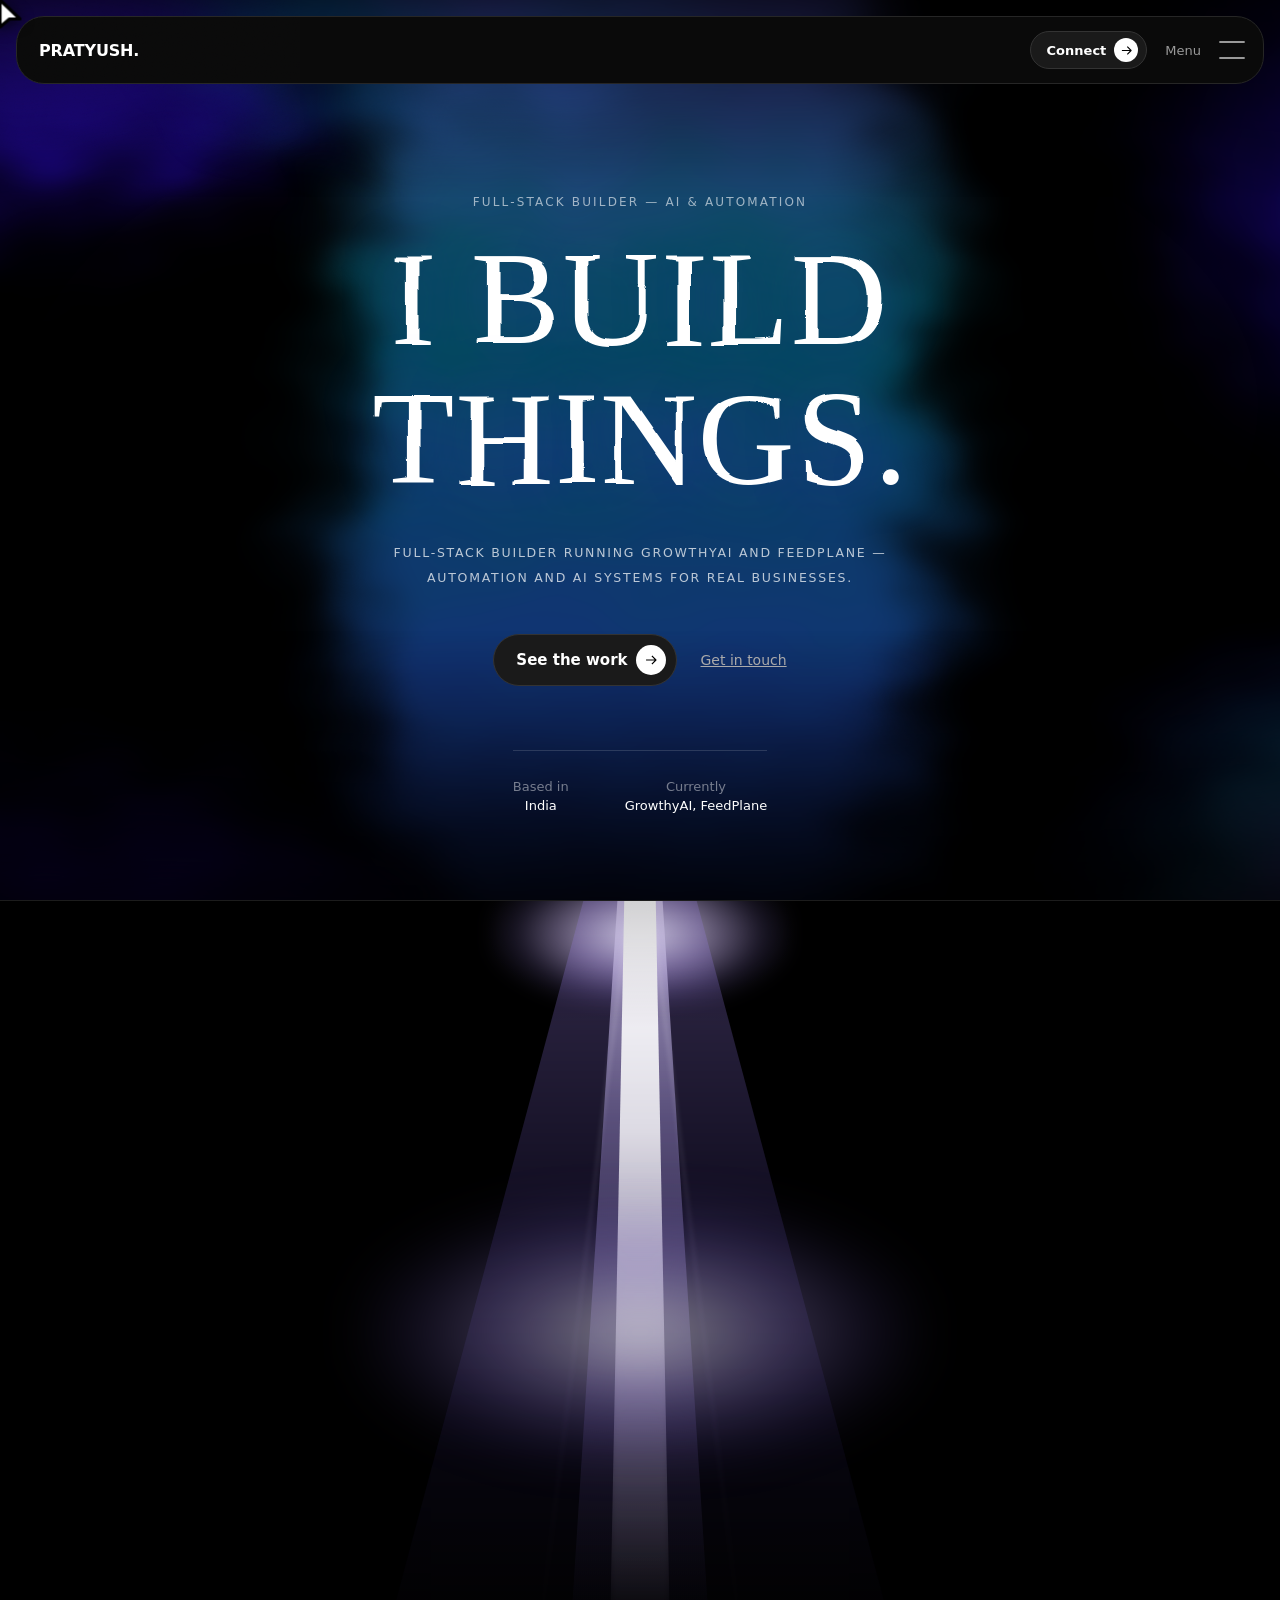
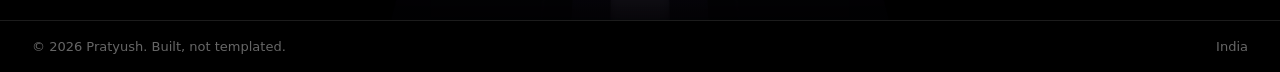
==== commit 609eb029: "Coming soon: narrow white-hot beam + source flare + landing pool, closer to ref" ====
--- a/index.html
+++ b/index.html
@@ -88,9 +88,21 @@
   .meta-row .label { color: rgba(255,255,255,0.45); }
   .meta-row .value { color: #fff; }
 
-  /* coming soon — luminous spiral galaxy backdrop */
+  /* coming soon — beam of light falling onto the headline */
   .coming-soon { position: relative; z-index: 2; min-height: 80vh; display: flex; flex-direction: column; align-items: center; justify-content: center; text-align: center; padding: 96px 24px; border-top: 1px solid #1c1c1c; background: #000; overflow: hidden; }
-  .cs-galaxy { position: absolute; inset: 0; z-index: 0; pointer-events: none; }
+  .cs-light { position: absolute; inset: 0; z-index: 0; pointer-events: none; overflow: hidden; }
+  .cs-cone { position: absolute; top: -12%; left: 50%; width: min(560px, 84vw); height: 128%; transform: translateX(-50%); background: linear-gradient(180deg, rgba(178,150,255,0.34) 0%, rgba(140,110,255,0.14) 40%, rgba(120,95,255,0.05) 70%, transparent 92%); clip-path: polygon(44% 0, 56% 0, 100% 100%, 0 100%); filter: blur(26px); transform-origin: 50% 0; animation: beamSway 9s ease-in-out infinite alternate, beamBreathe 5s ease-in-out infinite; }
+  .cs-beam { position: absolute; top: -12%; left: 50%; width: min(190px, 26vw); height: 128%; transform: translateX(-50%); background: linear-gradient(180deg, rgba(236,226,255,0.8) 0%, rgba(196,178,255,0.38) 32%, rgba(168,142,255,0.14) 62%, transparent 90%); clip-path: polygon(41% 0, 59% 0, 90% 100%, 10% 100%); filter: blur(11px); transform-origin: 50% 0; animation: beamSway 7s ease-in-out infinite alternate-reverse, beamBreathe 4s ease-in-out infinite; }
+  .cs-core { position: absolute; top: -12%; left: 50%; width: min(64px, 11vw); height: 128%; transform: translateX(-50%); background: linear-gradient(180deg, #ffffff 0%, rgba(255,255,255,0.8) 34%, rgba(232,220,255,0.3) 62%, transparent 90%); clip-path: polygon(28% 0, 72% 0, 100% 100%, 0 100%); filter: blur(5px); transform-origin: 50% 0; animation: beamSway 6s ease-in-out infinite alternate, beamBreathe 3.2s ease-in-out infinite; }
+  .cs-ray { position: absolute; top: -12%; left: 50%; width: 2px; height: 120%; background: linear-gradient(180deg, rgba(255,255,255,0.65), rgba(200,175,255,0.12) 60%, transparent); filter: blur(2px); opacity: 0.55; animation: beamBreathe 3.8s ease-in-out infinite; }
+  .cs-ray.l { transform: translateX(-50%) rotate(7deg); transform-origin: 50% 0; }
+  .cs-ray.r { transform: translateX(-50%) rotate(-7deg); transform-origin: 50% 0; animation-delay: 1.2s; }
+  .cs-source { position: absolute; top: -6%; left: 50%; width: min(300px, 54vw); height: 150px; transform: translateX(-50%); background: radial-gradient(ellipse at center, #ffffff 0%, rgba(214,194,255,0.55) 34%, rgba(170,145,255,0.16) 58%, transparent 75%); filter: blur(8px); animation: sourcePulse 4.5s ease-in-out infinite; }
+  .cs-pool { position: absolute; top: 60%; left: 50%; width: min(560px, 88vw); height: 260px; transform: translate(-50%, -50%); background: radial-gradient(ellipse at center, rgba(255,255,255,0.5) 0%, rgba(190,168,255,0.28) 34%, rgba(140,112,255,0.1) 58%, transparent 76%); filter: blur(24px); animation: poolPulse 5s ease-in-out infinite; }
+  @keyframes beamSway { from { margin-left: -12px; } to { margin-left: 12px; } }
+  @keyframes beamBreathe { 0%,100% { opacity: 0.72; } 50% { opacity: 1; } }
+  @keyframes sourcePulse { 0%,100% { opacity: 0.8; transform: translateX(-50%) scale(1, 1); } 50% { opacity: 1; transform: translateX(-50%) scale(1.12, 1.05); } }
+  @keyframes poolPulse { 0%,100% { opacity: 0.7; transform: translate(-50%, -50%) scale(1); } 50% { opacity: 1; transform: translate(-50%, -50%) scale(1.08, 1.04); } }
   .coming-soon::after { content: ''; position: absolute; inset: 0; z-index: 1; pointer-events: none; background: radial-gradient(130% 95% at 50% 50%, transparent 34%, rgba(0,0,0,0.6) 100%); }
   .cs-inner { position: relative; z-index: 2; display: flex; flex-direction: column; align-items: center; }
   .coming-soon h2 { font-family: Georgia, 'Times New Roman', serif; font-weight: 400; text-transform: uppercase; font-size: clamp(48px, 9vw, 120px); line-height: 1.02; letter-spacing: 0.01em; color: #fff; text-shadow: 0 0 60px rgba(90,40,255,0.45), 0 2px 30px rgba(0,0,0,0.85); }
@@ -126,6 +138,7 @@
   @media (prefers-reduced-motion: reduce) {
     .reveal, .scroll-reveal { animation: none; transition: none; opacity: 1; filter: none; transform: none; }
     .fluid-blob { animation: none; } .fluid-inner { filter: none; } h1 .warp { filter: none; }
+    .cs-cone, .cs-beam, .cs-core, .cs-ray, .cs-source, .cs-pool { animation: none; }
   }
 </style>
 </head>
@@ -239,7 +252,15 @@
 </div>
 
 <section class="coming-soon" id="coming-soon">
-  <canvas class="cs-galaxy" id="csGalaxy" aria-hidden="true"></canvas>
+  <div class="cs-light" aria-hidden="true">
+    <div class="cs-source"></div>
+    <div class="cs-cone"></div>
+    <div class="cs-beam"></div>
+    <div class="cs-core"></div>
+    <div class="cs-ray l"></div>
+    <div class="cs-ray r"></div>
+    <div class="cs-pool"></div>
+  </div>
   <div class="cs-inner">
     <h2 class="scroll-reveal">Coming<br>Soon.</h2>
     <p class="scroll-reveal">Work, About &amp; Contact dropping soon.</p>
@@ -301,126 +322,6 @@
     document.documentElement.addEventListener('mouseenter', () => { cur.style.opacity = '1'; });
   })();
 
-  // ===== COMING SOON: luminous spiral galaxy (Astra-style particle swirl) =====
-  (() => {
-    const section = document.getElementById('coming-soon');
-    const canvas = document.getElementById('csGalaxy');
-    if (!section || !canvas) return;
-    const ctx = canvas.getContext('2d');
-    if (!ctx) return;
-    const reduce = window.matchMedia('(prefers-reduced-motion: reduce)').matches;
-    const dpr = Math.min(window.devicePixelRatio || 1, 2);
-    const TILT = 0.42; // perspective squash of the galactic disk
-    let w = 0, h = 0, running = false, rot = 0;
-    let stars = [], field = [];
-    const ptr = { x: 0, y: 0, tx: 0, ty: 0 }; // eased parallax
-
-    const rnd = (a, b) => a + Math.random() * (b - a);
-
-    function build() {
-      const r = section.getBoundingClientRect();
-      w = Math.max(1, r.width); h = Math.max(1, r.height);
-      canvas.width = Math.round(w * dpr); canvas.height = Math.round(h * dpr);
-      canvas.style.width = w + 'px'; canvas.style.height = h + 'px';
-      ctx.setTransform(dpr, 0, 0, dpr, 0, 0);
-
-      const R = Math.min(w * 0.48, h * 0.9);
-      const ARMS = 3;
-      const n = Math.round(Math.min(950, Math.max(420, w * 0.7)));
-      stars = [];
-      for (let i = 0; i < n; i++) {
-        const t = Math.pow(Math.random(), 0.72);          // radial distribution, denser inward
-        const arm = i % ARMS;
-        const theta = (arm / ARMS) * Math.PI * 2 + t * Math.PI * 3.1; // spiral arms
-        const spread = 0.16 + t * 0.55;                   // wider scatter outward
-        const a = theta + (Math.random() - 0.5) * spread;
-        const rad = Math.max(0, t * R + (Math.random() - 0.5) * spread * R * 0.42);
-        stars.push({
-          x: Math.cos(a) * rad,
-          y: Math.sin(a) * rad * TILT,
-          z: rnd(-1, 1) * (14 - t * 10),
-          s: rnd(0.4, 1.7) * (1.3 - t * 0.55),
-          tw: rnd(0, Math.PI * 2),
-          sp: rnd(1.4, 3.4),
-          c: t < 0.26 ? [255, 246, 236] : (Math.random() < 0.62 ? [186, 160, 255] : [110, 205, 255]),
-          a0: t < 0.25 ? rnd(0.6, 1) : rnd(0.25, 0.8)
-        });
-      }
-
-      // faint deep-space field
-      field = Array.from({ length: Math.round(Math.min(150, w / 8)) }, () => ({
-        x: Math.random() * w, y: Math.random() * h,
-        s: rnd(0.3, 1.1), tw: rnd(0, Math.PI * 2), sp: rnd(0.8, 2.2), a0: rnd(0.15, 0.55)
-      }));
-    }
-
-    function draw(now) {
-      const t = now * 0.001;
-      ctx.clearRect(0, 0, w, h);
-
-      ptr.x += (ptr.tx - ptr.x) * 0.05;                   // parallax ease
-      ptr.y += (ptr.ty - ptr.y) * 0.05;
-      const cx = w / 2 + ptr.x * 16;
-      const cy = h / 2 + ptr.y * 12;
-
-      // deep-space stars
-      for (const f of field) {
-        const a = f.a0 * (0.55 + 0.45 * Math.sin(t * f.sp + f.tw));
-        ctx.fillStyle = 'rgba(255,255,255,' + a.toFixed(3) + ')';
-        ctx.fillRect(f.x, f.y, f.s, f.s);
-      }
-
-      if (!reduce) rot = t * 0.05;                        // slow galactic rotation
-
-      // luminous core + nebula haze
-      const g = ctx.createRadialGradient(cx, cy, 0, cx, cy, Math.min(w, h) * 0.46);
-      g.addColorStop(0, 'rgba(255,250,240,0.48)');
-      g.addColorStop(0.16, 'rgba(198,172,255,0.26)');
-      g.addColorStop(0.42, 'rgba(96,70,220,0.13)');
-      g.addColorStop(1, 'rgba(20,10,60,0)');
-      ctx.fillStyle = g;
-      ctx.fillRect(0, 0, w, h);
-
-      // spiral stars
-      const cos = Math.cos(rot), sin = Math.sin(rot);
-      for (const s of stars) {
-        const x = s.x * cos - s.y * sin;
-        const y = s.x * sin + s.y * cos;
-        const px = cx + x + s.z * 0.45;
-        const py = cy + y + s.z * 0.18;
-        const a = s.a0 * (0.6 + 0.4 * Math.sin(t * s.sp + s.tw));
-        ctx.fillStyle = 'rgba(' + s.c[0] + ',' + s.c[1] + ',' + s.c[2] + ',' + a.toFixed(3) + ')';
-        ctx.beginPath();
-        ctx.arc(px, py, s.s, 0, 6.2832);
-        ctx.fill();
-      }
-    }
-
-    function frame(now) {
-      if (!running) return;
-      draw(now);
-      requestAnimationFrame(frame);
-    }
-
-    window.addEventListener('pointermove', (e) => {
-      const r = section.getBoundingClientRect();
-      ptr.tx = ((e.clientX - r.left) / r.width - 0.5) * 2;
-      ptr.ty = ((e.clientY - r.top) / r.height - 0.5) * 2;
-    }, { passive: true });
-
-    build();
-    window.addEventListener('resize', () => { build(); if (reduce) draw(0); });
-    if (reduce) { draw(0); return; }
-    new IntersectionObserver((entries) => {
-      entries.forEach(e => {
-        if (e.isIntersecting) {
-          if (!running) { running = true; requestAnimationFrame(frame); }
-        } else {
-          running = false;
-        }
-      });
-    }, { threshold: 0.02 }).observe(section);
-  })();
 </script>
 
 </body>
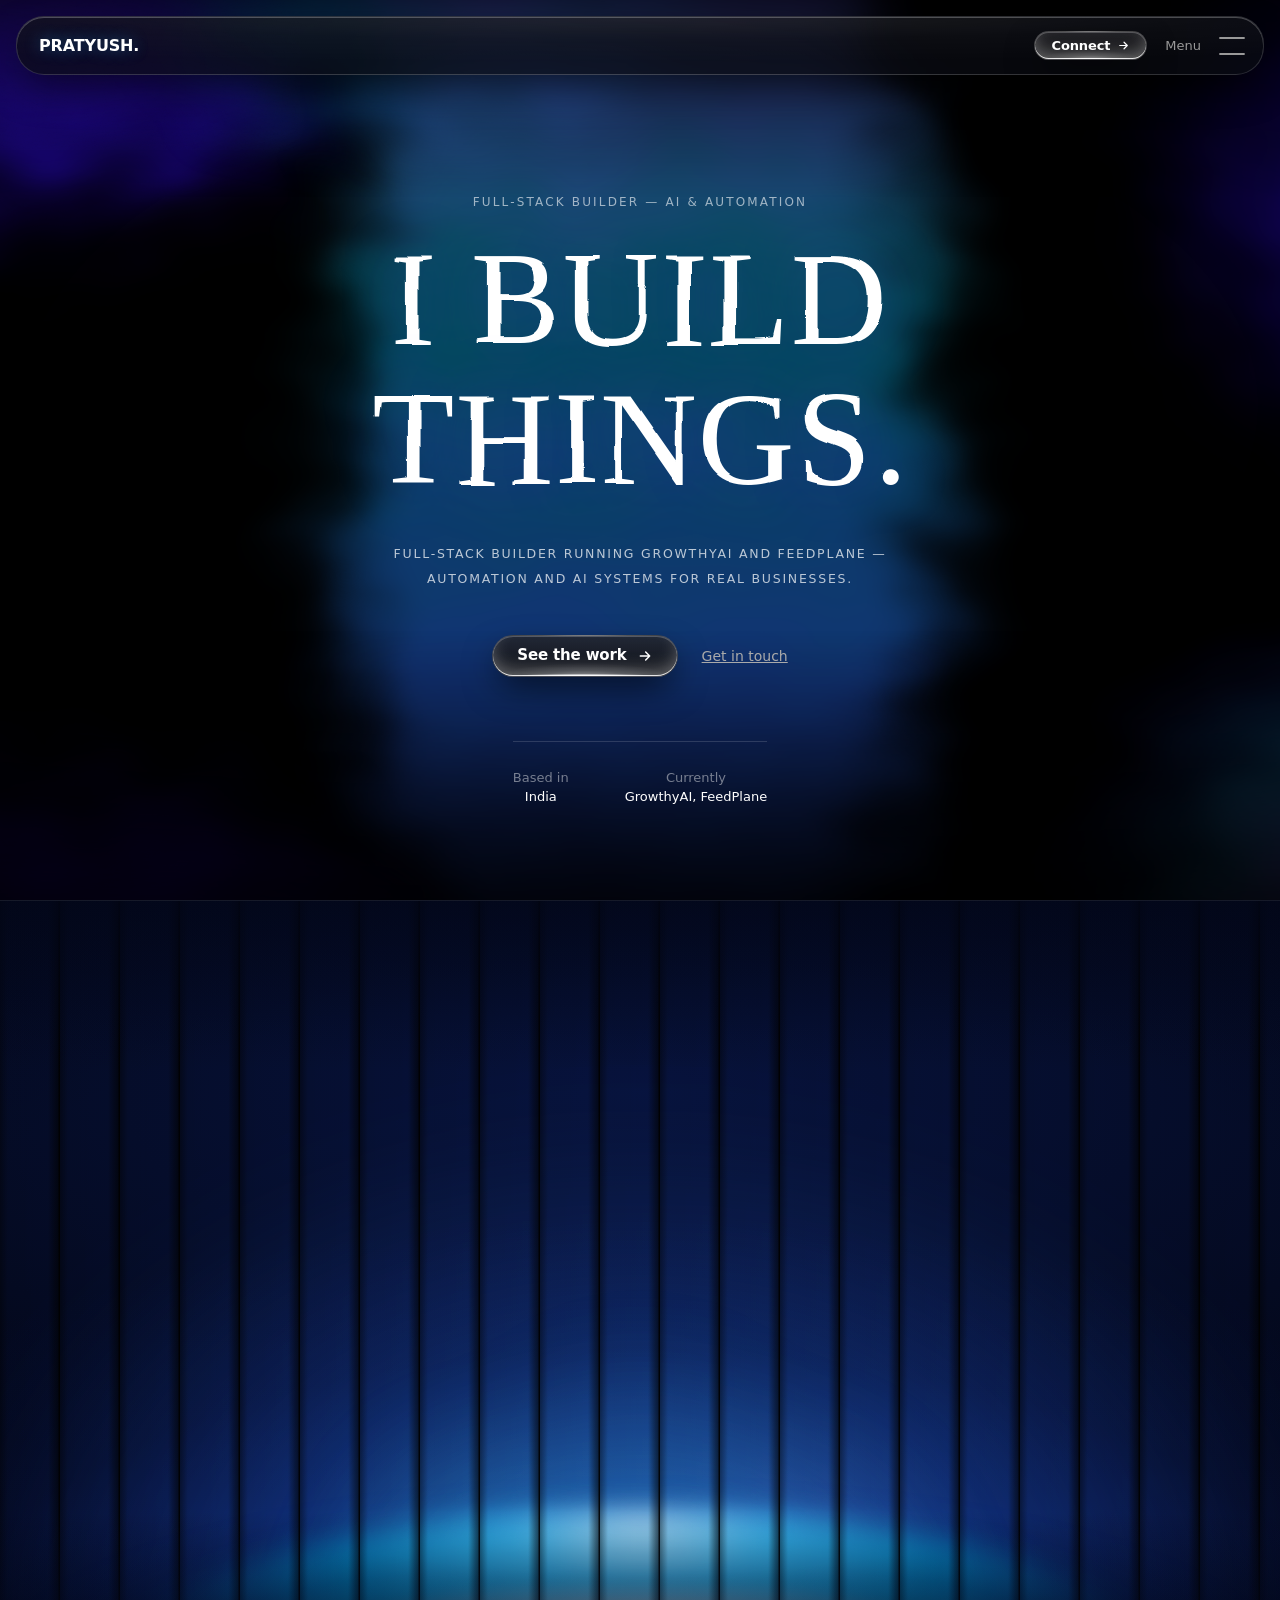
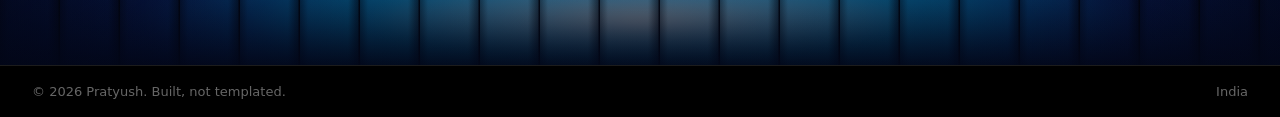
==== commit d68b8299: "Add fluted background with glowing horizon animation, glass buttons, and luminous menu" ====
--- a/index.html
+++ b/index.html
@@ -31,21 +31,39 @@
   .fluid-shade { position: absolute; inset: 0; background: radial-gradient(120% 90% at 50% 45%, transparent 40%, rgba(0,0,0,0.55) 100%), linear-gradient(180deg, rgba(0,0,0,0.72) 0%, transparent 22%, transparent 70%, rgba(0,0,0,0.8) 100%); }
 
   /* nav */
+  /* nav */
   .nav-wrap { position: sticky; top: 16px; z-index: 20; margin: 16px 16px 0; }
-  nav { background: #0a0a0a; border: 1px solid #262626; border-radius: 28px; overflow: hidden; transition: border-radius 0.4s ease; }
-  nav.open { border-radius: 22px; }
+  nav {
+    position: relative;
+    background:
+      radial-gradient(120% 100% at 50% 0%, rgba(255, 255, 255, 0.08) 0%, rgba(255, 255, 255, 0.02) 40%, transparent 80%),
+      rgba(10, 12, 18, 0.72);
+    border: 1px solid rgba(255, 255, 255, 0.14);
+    border-radius: 28px;
+    overflow: hidden;
+    backdrop-filter: blur(24px) saturate(160%);
+    -webkit-backdrop-filter: blur(24px) saturate(160%);
+    box-shadow:
+      inset 0 1px 0 0 rgba(255, 255, 255, 0.25),
+      0 16px 40px -10px rgba(0, 0, 0, 0.7);
+    transition: border-radius 0.4s ease, border-color 0.4s ease, box-shadow 0.4s ease, background 0.4s ease;
+  }
+  nav.open {
+    border-radius: 24px;
+    border-color: rgba(255, 255, 255, 0.22);
+    background:
+      radial-gradient(85% 60% at 50% 0%, rgba(56, 189, 248, 0.16) 0%, rgba(37, 99, 235, 0.08) 45%, transparent 75%),
+      radial-gradient(100% 70% at 50% 100%, rgba(56, 189, 248, 0.12) 0%, rgba(37, 99, 235, 0.05) 50%, transparent 75%),
+      rgba(8, 10, 16, 0.82);
+    box-shadow:
+      inset 0 1px 0 0 rgba(255, 255, 255, 0.4),
+      inset 0 -1px 0 0 rgba(56, 189, 248, 0.4),
+      0 24px 60px -12px rgba(0, 0, 0, 0.85),
+      0 0 35px -8px rgba(56, 189, 248, 0.2);
+  }
   .nav-top { display: flex; justify-content: space-between; align-items: center; padding: 14px 18px 14px 22px; }
-  .wordmark { font-size: 16px; font-weight: 800; letter-spacing: -0.01em; }
+  .wordmark { font-size: 16px; font-weight: 800; letter-spacing: -0.01em; color: #fff; text-shadow: 0 0 16px rgba(56, 189, 248, 0.4); }
   .nav-right { display: flex; align-items: center; gap: 18px; }
-  .pill-btn { position: relative; display: inline-flex; align-items: center; gap: 8px; background: #1a1a1a; border: 1px solid #333; border-radius: 100px; padding: 6px 8px 6px 16px; font-size: 13px; font-weight: 600; color: #fff; text-decoration: none; overflow: hidden; z-index: 0; transition: color 0.4s ease, border-color 0.3s ease; }
-  .pill-btn::before { content: ''; position: absolute; inset: 0; background: #fff; transform: scaleX(0); transform-origin: left center; transition: transform 0.45s cubic-bezier(0.65,0,0.35,1); z-index: -1; }
-  .pill-btn:hover { color: #000; border-color: #555; }
-  .pill-btn:hover::before { transform: scaleX(1); }
-  .pill-btn .arrow { width: 24px; height: 24px; border-radius: 50%; background: #fff; display: flex; align-items: center; justify-content: center; flex-shrink: 0; transition: background 0.4s ease; }
-  .pill-btn .arrow svg { width: 13px; height: 13px; }
-  .pill-btn .arrow svg path { stroke: #000; transition: stroke 0.4s ease; }
-  .pill-btn:hover .arrow { background: #000; }
-  .pill-btn:hover .arrow svg path { stroke: #fff; }
   .menu-label { font-size: 13px; color: #999; user-select: none; }
   .menu-label .close-text { display: none; }
   nav.open .menu-label .open-text { display: none; }
@@ -56,19 +74,57 @@
   .menu-btn:hover .bar { background: #fff; }
   .menu-btn.open .bar.top { top: 8px; transform: rotate(45deg); background: #fff; }
   .menu-btn.open .bar.bottom { top: 8px; transform: rotate(-45deg); background: #fff; }
-  .menu-panel { max-height: 0; overflow: hidden; transition: max-height 0.5s cubic-bezier(0.65,0,0.35,1); }
+  .menu-panel {
+    position: relative;
+    max-height: 0;
+    overflow: hidden;
+    transition: max-height 0.5s cubic-bezier(0.65,0,0.35,1);
+  }
   nav.open .menu-panel { max-height: 420px; }
-  .menu-list { list-style: none; display: flex; flex-direction: column; padding: 8px 22px 20px; }
+  .menu-panel::before {
+    content: '';
+    position: absolute;
+    top: 0;
+    left: 50%;
+    transform: translateX(-50%);
+    width: 65%;
+    height: 1px;
+    background: radial-gradient(ellipse at center, rgba(56, 189, 248, 0.8) 0%, rgba(255, 255, 255, 0.5) 30%, transparent 80%);
+    filter: blur(0.5px);
+  }
+  .menu-list { list-style: none; display: flex; flex-direction: column; padding: 12px 24px 20px; }
   .menu-list li { overflow: hidden; }
-  .menu-list a { display: inline-flex; align-items: center; gap: 14px; font-size: 26px; font-weight: 700; letter-spacing: -0.03em; color: #fff; text-decoration: none; padding: 8px 0; transform: translateY(100%); opacity: 0; }
+  .menu-list a {
+    display: inline-flex;
+    align-items: center;
+    gap: 14px;
+    font-size: 26px;
+    font-weight: 700;
+    letter-spacing: -0.03em;
+    color: rgba(255, 255, 255, 0.9);
+    text-decoration: none;
+    padding: 10px 0;
+    transform: translateY(100%);
+    opacity: 0;
+    transition: color 0.25s ease, transform 0.25s ease, text-shadow 0.25s ease;
+  }
+  .menu-list a:hover {
+    color: #ffffff;
+    text-shadow: 0 0 20px rgba(56, 189, 248, 0.85), 0 0 8px #ffffff;
+    transform: translateX(6px);
+  }
   nav.open .menu-list a { animation: rise-in 0.5s cubic-bezier(0.2,0.7,0.2,1) forwards; }
   nav.open .menu-list li:nth-child(1) a { animation-delay: 0.08s; }
   nav.open .menu-list li:nth-child(2) a { animation-delay: 0.14s; }
   nav.open .menu-list li:nth-child(3) a { animation-delay: 0.20s; }
   nav.open .menu-list li:nth-child(4) a { animation-delay: 0.26s; }
   @keyframes rise-in { to { transform: translateY(0); opacity: 1; } }
-  .menu-hr { height: 1px; background: rgba(255,255,255,0.08); margin: 0 22px; }
-  .menu-foot { display: flex; justify-content: space-between; padding: 14px 22px 18px; font-size: 12px; color: #666; }
+  .menu-hr {
+    height: 1px;
+    background: linear-gradient(90deg, transparent, rgba(255,255,255,0.18) 25%, rgba(56,189,248,0.5) 50%, rgba(255,255,255,0.18) 75%, transparent);
+    margin: 4px 22px 0;
+  }
+  .menu-foot { display: flex; justify-content: space-between; padding: 16px 24px 20px; font-size: 12px; color: rgba(255, 255, 255, 0.5); }
 
   /* hero centered */
   .body-grid { position: relative; z-index: 2; flex: 1; display: flex; }
@@ -78,35 +134,275 @@
   h1 .warp { filter: url(#heroWarp); }
   p.desc { margin-top: 32px; font-size: 17px; line-height: 1.6; color: #aaa; text-align: center; margin-left: auto; margin-right: auto; max-width: 600px; text-transform: uppercase; font-size: 12.5px; letter-spacing: 0.14em; line-height: 2; color: rgba(255,255,255,0.72); }
   .actions { margin-top: 44px; display: flex; align-items: center; gap: 24px; justify-content: center; }
-  .actions .pill-btn { font-size: 15px; padding: 10px 10px 10px 22px; }
-  .actions .pill-btn .arrow { width: 30px; height: 30px; }
-  .actions .pill-btn .arrow svg { width: 14px; height: 14px; }
-  .link { font-size: 14px; color: #aaa; text-decoration: underline; }
+  .link { font-size: 14px; color: #aaa; text-decoration: underline; transition: color 0.2s ease; }
   .link:hover { color: #fff; }
+
+  /* glass button with bottom illuminated reflection and arrow icon */
+  .glass-btn {
+    position: relative;
+    display: inline-flex;
+    align-items: center;
+    justify-content: center;
+    gap: 10px;
+    padding: 12px 24px;
+    line-height: 1;
+    border-radius: 9999px;
+    font-family: 'Plus Jakarta Sans', -apple-system, BlinkMacSystemFont, 'Segoe UI', system-ui, sans-serif;
+    font-size: 15px;
+    font-weight: 600;
+    color: #ffffff;
+    text-decoration: none;
+    letter-spacing: -0.01em;
+    background:
+      radial-gradient(ellipse 65% 52% at 50% 106%, rgba(255, 255, 255, 0.44) 0%, rgba(255, 255, 255, 0.12) 38%, transparent 74%),
+      linear-gradient(180deg, rgba(38, 38, 42, 0.82) 0%, rgba(14, 14, 16, 0.94) 100%);
+    border: 1px solid rgba(255, 255, 255, 0.18);
+    box-shadow:
+      inset 0 -1px 0 0 rgba(255, 255, 255, 0.85),
+      inset 0 -10px 18px -5px rgba(255, 255, 255, 0.38),
+      inset 0 1px 0 0 rgba(255, 255, 255, 0.22),
+      0 14px 34px -6px rgba(0, 0, 0, 0.7);
+    backdrop-filter: blur(16px);
+    -webkit-backdrop-filter: blur(16px);
+    overflow: hidden;
+    cursor: pointer;
+    transition: transform 0.3s cubic-bezier(0.16, 1, 0.3, 1), box-shadow 0.3s cubic-bezier(0.16, 1, 0.3, 1), border-color 0.3s ease;
+  }
+
+  .glass-btn span {
+    display: inline-flex;
+    align-items: center;
+    line-height: 1;
+  }
+
+  .glass-btn::after {
+    content: '';
+    position: absolute;
+    bottom: 0;
+    left: 50%;
+    transform: translateX(-50%);
+    width: 68%;
+    height: 1.5px;
+    background: radial-gradient(ellipse at 50% 100%, #ffffff 0%, rgba(255, 255, 255, 0.7) 40%, transparent 85%);
+    pointer-events: none;
+    transition: width 0.35s ease, opacity 0.35s ease;
+  }
+
+  .glass-btn:hover {
+    transform: translateY(-2px);
+    border-color: rgba(255, 255, 255, 0.32);
+    box-shadow:
+      inset 0 -1px 0 0 #ffffff,
+      inset 0 -14px 26px -4px rgba(255, 255, 255, 0.52),
+      inset 0 1px 0 0 rgba(255, 255, 255, 0.35),
+      0 18px 42px -6px rgba(0, 0, 0, 0.85),
+      0 0 24px -2px rgba(255, 255, 255, 0.16);
+  }
+
+  .glass-btn:hover::after {
+    width: 82%;
+  }
+
+  .glass-btn:active {
+    transform: translateY(0);
+    box-shadow:
+      inset 0 -1px 0 0 rgba(255, 255, 255, 0.85),
+      inset 0 -8px 16px -4px rgba(255, 255, 255, 0.3),
+      inset 0 1px 0 0 rgba(255, 255, 255, 0.2),
+      0 8px 20px -4px rgba(0, 0, 0, 0.7);
+  }
+
+  .glass-btn .btn-arrow {
+    width: 16px;
+    height: 16px;
+    flex-shrink: 0;
+    display: inline-block;
+    transition: transform 0.25s ease;
+  }
+
+  .glass-btn:hover .btn-arrow {
+    transform: translateX(3px);
+  }
+
+  .glass-btn-sm {
+    padding: 7px 16px;
+    font-size: 13px;
+    font-weight: 600;
+    gap: 7px;
+  }
+  .glass-btn-sm .btn-arrow {
+    width: 13px;
+    height: 13px;
+  }
+
   .meta-row { margin-top: 64px; padding-top: 28px; border-top: 1px solid rgba(255,255,255,0.14); display: flex; gap: 56px; font-size: 13px; color: #999; max-width: none; justify-content: center; text-align: center; }
   .meta-row .row { display: flex; flex-direction: column; gap: 4px; align-items: center; }
   .meta-row .label { color: rgba(255,255,255,0.45); }
   .meta-row .value { color: #fff; }
 
-  /* coming soon — beam of light falling onto the headline */
-  .coming-soon { position: relative; z-index: 2; min-height: 80vh; display: flex; flex-direction: column; align-items: center; justify-content: center; text-align: center; padding: 96px 24px; border-top: 1px solid #1c1c1c; background: #000; overflow: hidden; }
-  .cs-light { position: absolute; inset: 0; z-index: 0; pointer-events: none; overflow: hidden; }
-  .cs-cone { position: absolute; top: -12%; left: 50%; width: min(560px, 84vw); height: 128%; transform: translateX(-50%); background: linear-gradient(180deg, rgba(178,150,255,0.34) 0%, rgba(140,110,255,0.14) 40%, rgba(120,95,255,0.05) 70%, transparent 92%); clip-path: polygon(44% 0, 56% 0, 100% 100%, 0 100%); filter: blur(26px); transform-origin: 50% 0; animation: beamSway 9s ease-in-out infinite alternate, beamBreathe 5s ease-in-out infinite; }
-  .cs-beam { position: absolute; top: -12%; left: 50%; width: min(190px, 26vw); height: 128%; transform: translateX(-50%); background: linear-gradient(180deg, rgba(236,226,255,0.8) 0%, rgba(196,178,255,0.38) 32%, rgba(168,142,255,0.14) 62%, transparent 90%); clip-path: polygon(41% 0, 59% 0, 90% 100%, 10% 100%); filter: blur(11px); transform-origin: 50% 0; animation: beamSway 7s ease-in-out infinite alternate-reverse, beamBreathe 4s ease-in-out infinite; }
-  .cs-core { position: absolute; top: -12%; left: 50%; width: min(64px, 11vw); height: 128%; transform: translateX(-50%); background: linear-gradient(180deg, #ffffff 0%, rgba(255,255,255,0.8) 34%, rgba(232,220,255,0.3) 62%, transparent 90%); clip-path: polygon(28% 0, 72% 0, 100% 100%, 0 100%); filter: blur(5px); transform-origin: 50% 0; animation: beamSway 6s ease-in-out infinite alternate, beamBreathe 3.2s ease-in-out infinite; }
-  .cs-ray { position: absolute; top: -12%; left: 50%; width: 2px; height: 120%; background: linear-gradient(180deg, rgba(255,255,255,0.65), rgba(200,175,255,0.12) 60%, transparent); filter: blur(2px); opacity: 0.55; animation: beamBreathe 3.8s ease-in-out infinite; }
-  .cs-ray.l { transform: translateX(-50%) rotate(7deg); transform-origin: 50% 0; }
-  .cs-ray.r { transform: translateX(-50%) rotate(-7deg); transform-origin: 50% 0; animation-delay: 1.2s; }
-  .cs-source { position: absolute; top: -6%; left: 50%; width: min(300px, 54vw); height: 150px; transform: translateX(-50%); background: radial-gradient(ellipse at center, #ffffff 0%, rgba(214,194,255,0.55) 34%, rgba(170,145,255,0.16) 58%, transparent 75%); filter: blur(8px); animation: sourcePulse 4.5s ease-in-out infinite; }
-  .cs-pool { position: absolute; top: 60%; left: 50%; width: min(560px, 88vw); height: 260px; transform: translate(-50%, -50%); background: radial-gradient(ellipse at center, rgba(255,255,255,0.5) 0%, rgba(190,168,255,0.28) 34%, rgba(140,112,255,0.1) 58%, transparent 76%); filter: blur(24px); animation: poolPulse 5s ease-in-out infinite; }
-  @keyframes beamSway { from { margin-left: -12px; } to { margin-left: 12px; } }
-  @keyframes beamBreathe { 0%,100% { opacity: 0.72; } 50% { opacity: 1; } }
-  @keyframes sourcePulse { 0%,100% { opacity: 0.8; transform: translateX(-50%) scale(1, 1); } 50% { opacity: 1; transform: translateX(-50%) scale(1.12, 1.05); } }
-  @keyframes poolPulse { 0%,100% { opacity: 0.7; transform: translate(-50%, -50%) scale(1); } 50% { opacity: 1; transform: translate(-50%, -50%) scale(1.08, 1.04); } }
-  .coming-soon::after { content: ''; position: absolute; inset: 0; z-index: 1; pointer-events: none; background: radial-gradient(130% 95% at 50% 50%, transparent 34%, rgba(0,0,0,0.6) 100%); }
-  .cs-inner { position: relative; z-index: 2; display: flex; flex-direction: column; align-items: center; }
-  .coming-soon h2 { font-family: Georgia, 'Times New Roman', serif; font-weight: 400; text-transform: uppercase; font-size: clamp(48px, 9vw, 120px); line-height: 1.02; letter-spacing: 0.01em; color: #fff; text-shadow: 0 0 60px rgba(90,40,255,0.45), 0 2px 30px rgba(0,0,0,0.85); }
-  .coming-soon p { margin-top: 22px; font-size: 12.5px; letter-spacing: 0.14em; text-transform: uppercase; line-height: 2; color: rgba(255,255,255,0.7); max-width: 520px; text-shadow: 0 1px 16px rgba(0,0,0,0.9); }
+  /* coming soon — vertical fluted slats with glowing bottom horizon */
+  .coming-soon { position: relative; z-index: 2; min-height: 85vh; display: flex; flex-direction: column; align-items: center; justify-content: center; text-align: center; padding: 110px 24px; border-top: 1px solid rgba(255,255,255,0.08); background: #020617; overflow: hidden; }
+  .cs-bg { position: absolute; inset: 0; z-index: 0; pointer-events: none; overflow: hidden; background: #020617; }
+  
+  /* Vertical fluted slat panels */
+  .cs-slats {
+    position: absolute;
+    inset: 0;
+    z-index: 3;
+    pointer-events: none;
+    background-image: repeating-linear-gradient(
+      90deg,
+      rgba(255, 255, 255, 0.015) 0px,
+      rgba(255, 255, 255, 0.055) calc(60px - 4px),
+      rgba(255, 255, 255, 0.12) calc(60px - 2px),
+      rgba(0, 0, 0, 0.65) calc(60px - 1px),
+      rgba(0, 0, 0, 0.95) 60px
+    );
+    mix-blend-mode: overlay;
+    opacity: 0.95;
+  }
+
+  /* Fluted shadows layer for deep 3D relief */
+  .cs-slat-shadows {
+    position: absolute;
+    inset: 0;
+    z-index: 2;
+    pointer-events: none;
+    background-image: repeating-linear-gradient(
+      90deg,
+      rgba(0, 0, 0, 0.4) 0px,
+      transparent 8px,
+      transparent calc(60px - 12px),
+      rgba(0, 0, 0, 0.6) calc(60px - 2px),
+      rgba(0, 0, 0, 0.85) 60px
+    );
+  }
+
+  /* Deep blue ambient fields */
+  .cs-ambient {
+    position: absolute;
+    inset: 0;
+    z-index: 1;
+    background:
+      radial-gradient(100% 75% at 50% 100%, rgba(28, 80, 240, 0.5) 0%, rgba(14, 52, 180, 0.35) 30%, rgba(6, 22, 90, 0.2) 55%, transparent 78%),
+      radial-gradient(120% 80% at 50% 25%, rgba(12, 35, 110, 0.4) 0%, rgba(2, 6, 23, 0.85) 70%, #020617 100%);
+  }
+
+  /* Sweeping animated light beam across fluted slats */
+  .cs-shimmer-sweep {
+    position: absolute;
+    inset: -20% -40%;
+    z-index: 2;
+    pointer-events: none;
+    background: radial-gradient(ellipse 42% 65% at 50% 80%, rgba(56, 189, 248, 0.45) 0%, rgba(37, 99, 235, 0.25) 38%, transparent 70%);
+    filter: blur(44px);
+    mix-blend-mode: screen;
+    animation: csSweep 13s ease-in-out infinite alternate;
+  }
+
+  /* Aurora light wave */
+  .cs-aurora {
+    position: absolute;
+    bottom: -15%;
+    left: 50%;
+    transform: translateX(-50%);
+    width: min(960px, 92vw);
+    height: 480px;
+    z-index: 1;
+    pointer-events: none;
+    background:
+      radial-gradient(ellipse 26% 85% at 32% 80%, rgba(56, 189, 248, 0.32) 0%, transparent 68%),
+      radial-gradient(ellipse 26% 85% at 68% 80%, rgba(99, 102, 241, 0.32) 0%, transparent 68%),
+      radial-gradient(ellipse 32% 90% at 50% 75%, rgba(37, 99, 235, 0.42) 0%, transparent 75%);
+    filter: blur(40px);
+    animation: csAuroraWave 10s ease-in-out infinite alternate;
+  }
+
+  /* Bottom blue neon glow aura */
+  .cs-glow-pool {
+    position: absolute;
+    bottom: -18%;
+    left: 50%;
+    transform: translateX(-50%);
+    width: min(1300px, 115vw);
+    height: 420px;
+    z-index: 1;
+    background: radial-gradient(ellipse 65% 55% at 50% 85%, #0091ff 0%, rgba(0, 110, 255, 0.85) 25%, rgba(2, 60, 210, 0.5) 55%, transparent 75%);
+    filter: blur(54px);
+    opacity: 0.9;
+    animation: csGlowPulse 6s ease-in-out infinite alternate;
+  }
+
+  /* Glowing curved horizon beam / arc */
+  .cs-horizon-arc {
+    position: absolute;
+    bottom: -22%;
+    left: 50%;
+    transform: translateX(-50%);
+    width: min(1050px, 94vw);
+    height: 320px;
+    z-index: 2;
+    border-radius: 50% 50% 0 0;
+    background: radial-gradient(ellipse at 50% 0%, #bae6fd 0%, #38bdf8 18%, #0284c7 42%, rgba(2, 132, 199, 0) 72%);
+    filter: blur(14px);
+    opacity: 0.95;
+    animation: csArcPulse 5s ease-in-out infinite alternate;
+  }
+
+  /* Intense core filament along the horizon curve */
+  .cs-horizon-core {
+    position: absolute;
+    bottom: 0%;
+    left: 50%;
+    transform: translateX(-50%);
+    width: min(780px, 80vw);
+    height: 90px;
+    z-index: 2;
+    border-radius: 50% 50% 0 0;
+    background: radial-gradient(ellipse 60% 80% at 50% 50%, #ffffff 0%, #7dd3fc 28%, rgba(14, 165, 233, 0.5) 60%, transparent 85%);
+    filter: blur(7px);
+    opacity: 0.92;
+    animation: csCoreGleam 4.5s ease-in-out infinite alternate;
+  }
+
+  /* Edge vignette */
+  .cs-vignette {
+    position: absolute;
+    inset: 0;
+    z-index: 4;
+    pointer-events: none;
+    background:
+      radial-gradient(135% 95% at 50% 50%, transparent 40%, rgba(2, 6, 23, 0.75) 100%),
+      linear-gradient(180deg, rgba(2, 6, 23, 0.7) 0%, transparent 22%, transparent 80%, rgba(2, 6, 23, 0.95) 100%);
+  }
+
+  @keyframes csGlowPulse {
+    0% { opacity: 0.8; transform: translateX(-50%) scale(0.97); }
+    100% { opacity: 1; transform: translateX(-50%) scale(1.03); }
+  }
+  @keyframes csArcPulse {
+    0% { opacity: 0.85; filter: blur(15px); }
+    100% { opacity: 1; filter: blur(11px); }
+  }
+  @keyframes csSweep {
+    0% { transform: translate3d(-24%, 6%, 0) scale(0.92); opacity: 0.6; }
+    50% { transform: translate3d(0%, -3%, 0) scale(1.1); opacity: 1; }
+    100% { transform: translate3d(24%, 6%, 0) scale(0.92); opacity: 0.6; }
+  }
+  @keyframes csAuroraWave {
+    0% { transform: translateX(-50%) rotate(-4deg) scale(0.95, 0.9); opacity: 0.7; }
+    50% { transform: translateX(-50%) rotate(0deg) scale(1.08, 1.12); opacity: 1; }
+    100% { transform: translateX(-50%) rotate(4deg) scale(0.96, 0.94); opacity: 0.75; }
+  }
+  @keyframes csCoreGleam {
+    0% { opacity: 0.82; filter: blur(6px); transform: translateX(-50%) scale(0.95, 0.95); }
+    50% { opacity: 1; filter: blur(9px); transform: translateX(-50%) scale(1.05, 1.08); }
+    100% { opacity: 0.86; filter: blur(6px); transform: translateX(-50%) scale(0.98, 1); }
+  }
+
+  .cs-inner { position: relative; z-index: 5; display: flex; flex-direction: column; align-items: center; }
+  .coming-soon h2 { font-family: Georgia, 'Times New Roman', serif; font-weight: 400; text-transform: uppercase; font-size: clamp(48px, 9vw, 120px); line-height: 1.02; letter-spacing: 0.01em; color: #fff; text-shadow: 0 0 50px rgba(56, 189, 248, 0.4), 0 2px 30px rgba(0,0,0,0.9); }
+  .coming-soon p { margin-top: 22px; font-size: 12.5px; letter-spacing: 0.14em; text-transform: uppercase; line-height: 2; color: rgba(255,255,255,0.75); max-width: 520px; text-shadow: 0 1px 16px rgba(0,0,0,0.95); }
 
   .final-footer { padding: 18px 32px; display: flex; justify-content: space-between; font-size: 13px; color: #666; border-top: 1px solid #1c1c1c; position: relative; z-index: 2; }
 
@@ -138,7 +434,7 @@
   @media (prefers-reduced-motion: reduce) {
     .reveal, .scroll-reveal { animation: none; transition: none; opacity: 1; filter: none; transform: none; }
     .fluid-blob { animation: none; } .fluid-inner { filter: none; } h1 .warp { filter: none; }
-    .cs-cone, .cs-beam, .cs-core, .cs-ray, .cs-source, .cs-pool { animation: none; }
+    .cs-glow-pool, .cs-horizon-arc, .cs-shimmer-sweep, .cs-aurora, .cs-horizon-core { animation: none; }
   }
 </style>
 </head>
@@ -189,13 +485,11 @@
       <div class="nav-top">
         <span class="wordmark">PRATYUSH.</span>
         <div class="nav-right">
-          <a href="#coming-soon" class="pill-btn">
-            Connect
-            <span class="arrow">
-              <svg viewBox="0 0 24 24" fill="none" xmlns="http://www.w3.org/2000/svg">
-                <path stroke-linejoin="round" stroke="#000" d="M13.5 5L20.5 12L13.5 19M3.5 12L20 12" stroke-width="2"/>
-              </svg>
-            </span>
+          <a href="#coming-soon" class="glass-btn glass-btn-sm">
+            <span>Connect</span>
+            <svg class="btn-arrow" viewBox="0 0 24 24" fill="none" stroke="currentColor" stroke-width="2.2" stroke-linecap="round" stroke-linejoin="round" aria-hidden="true">
+              <path d="M5 12h14m-6-6 6 6-6 6"/>
+            </svg>
           </a>
           <span class="menu-label"><span class="open-text">Menu</span><span class="close-text">Close</span></span>
           <button class="menu-btn" id="menuBtn" aria-label="Open menu" aria-expanded="false">
@@ -226,13 +520,11 @@
       <h1 class="reveal"><span class="warp">I build<br>things.</span></h1>
       <p class="desc reveal">Full-stack builder running GrowthyAI and FeedPlane — automation and AI systems for real businesses.</p>
       <div class="actions reveal">
-        <a href="#coming-soon" class="pill-btn">
-          See the work
-          <span class="arrow">
-            <svg viewBox="0 0 24 24" fill="none" xmlns="http://www.w3.org/2000/svg">
-              <path stroke-linejoin="round" stroke="#000" d="M13.5 5L20.5 12L13.5 19M3.5 12L20 12" stroke-width="2"/>
-            </svg>
-          </span>
+        <a href="#coming-soon" class="glass-btn">
+          <span>See the work</span>
+          <svg class="btn-arrow" viewBox="0 0 24 24" fill="none" stroke="currentColor" stroke-width="2.2" stroke-linecap="round" stroke-linejoin="round" aria-hidden="true">
+            <path d="M5 12h14m-6-6 6 6-6 6"/>
+          </svg>
         </a>
         <a href="#coming-soon" class="link">Get in touch</a>
       </div>
@@ -252,14 +544,16 @@
 </div>
 
 <section class="coming-soon" id="coming-soon">
-  <div class="cs-light" aria-hidden="true">
-    <div class="cs-source"></div>
-    <div class="cs-cone"></div>
-    <div class="cs-beam"></div>
-    <div class="cs-core"></div>
-    <div class="cs-ray l"></div>
-    <div class="cs-ray r"></div>
-    <div class="cs-pool"></div>
+  <div class="cs-bg" aria-hidden="true">
+    <div class="cs-ambient"></div>
+    <div class="cs-aurora"></div>
+    <div class="cs-glow-pool"></div>
+    <div class="cs-shimmer-sweep"></div>
+    <div class="cs-horizon-arc"></div>
+    <div class="cs-horizon-core"></div>
+    <div class="cs-slat-shadows"></div>
+    <div class="cs-slats"></div>
+    <div class="cs-vignette"></div>
   </div>
   <div class="cs-inner">
     <h2 class="scroll-reveal">Coming<br>Soon.</h2>
@@ -309,7 +603,7 @@
       cur.style.transform = `translate3d(${e.clientX - 3.5}px, ${e.clientY - 3.5}px, 0)`;
     }, { passive: true });
     document.addEventListener('pointerover', (e) => {
-      const isInteractive = !!e.target.closest('a, button, input, textarea, select, [role="button"], .pill-btn, .menu-btn, .menu-list a');
+      const isInteractive = !!e.target.closest('a, button, input, textarea, select, [role="button"], .pill-btn, .glass-btn, .menu-btn, .menu-list a');
       cur.classList.toggle('is-hover', isInteractive);
     });
     window.addEventListener('pointerdown', () => cur.classList.add('is-down'));
